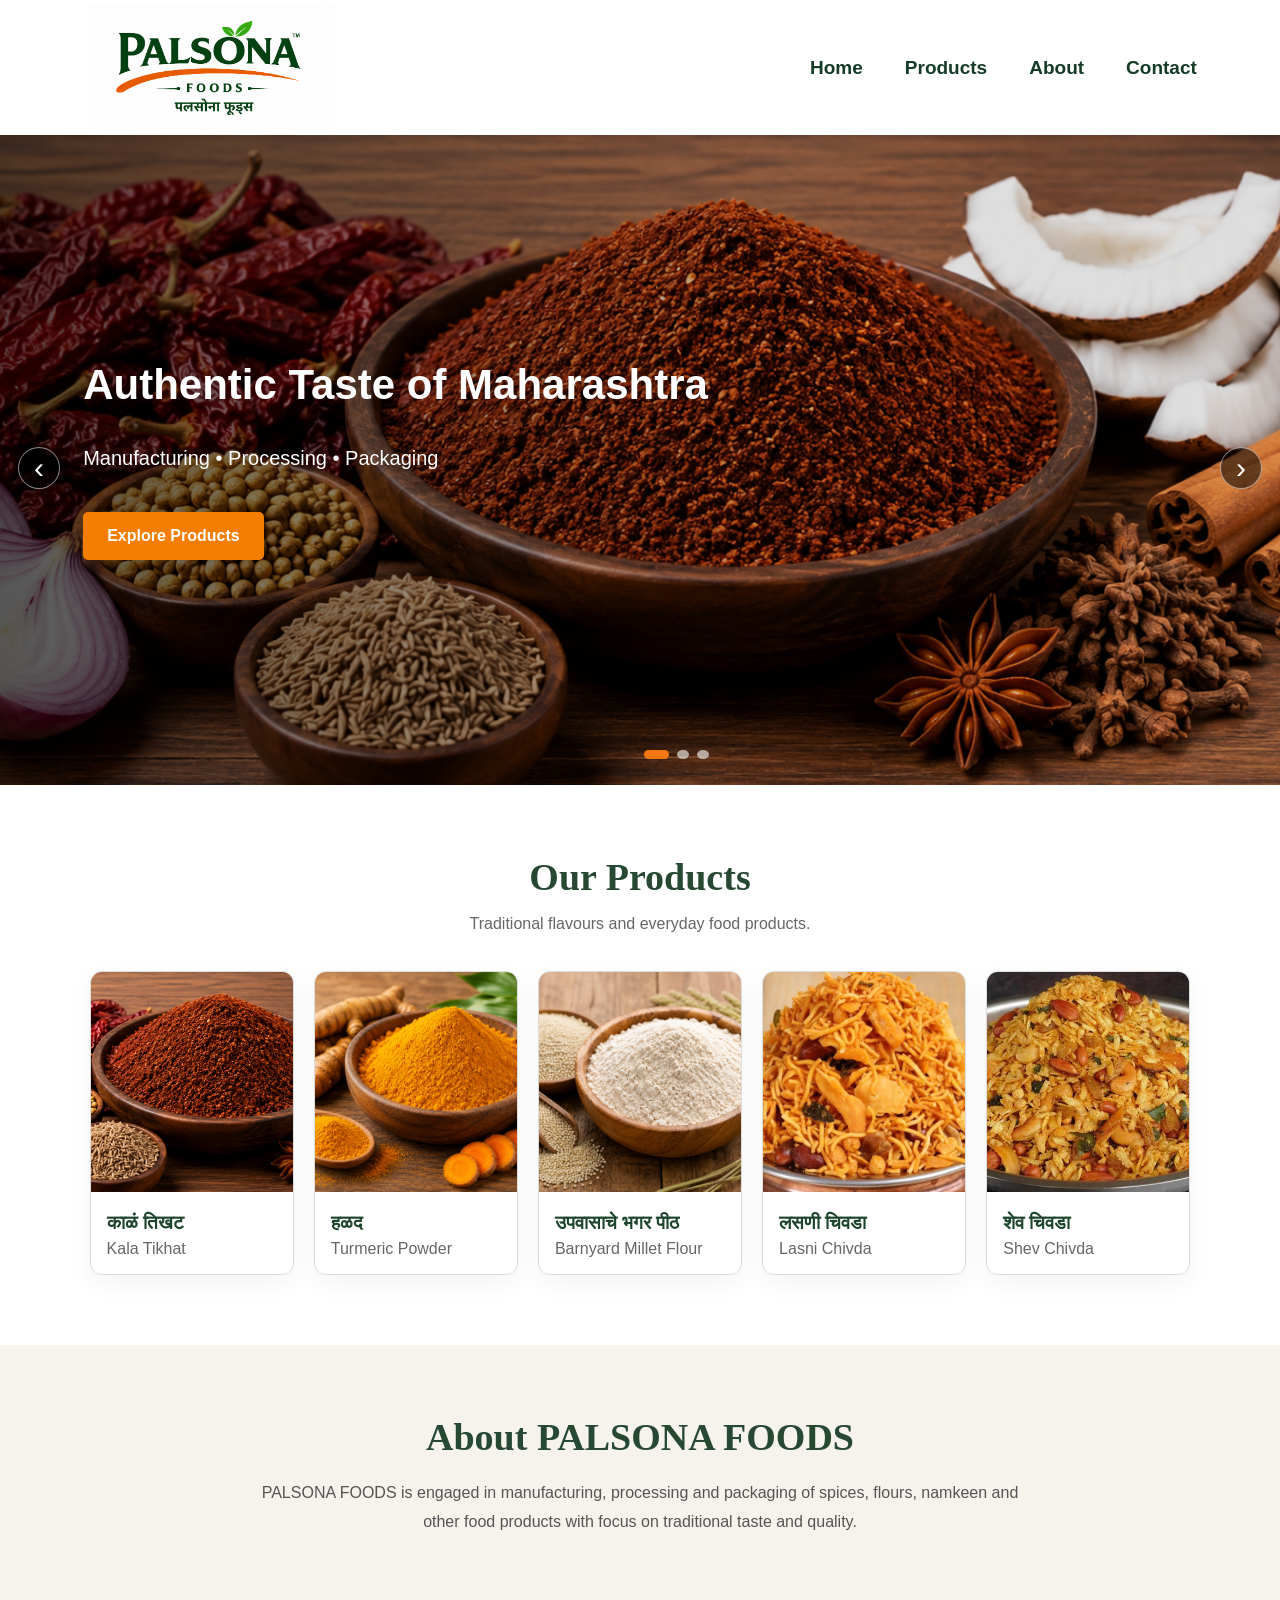
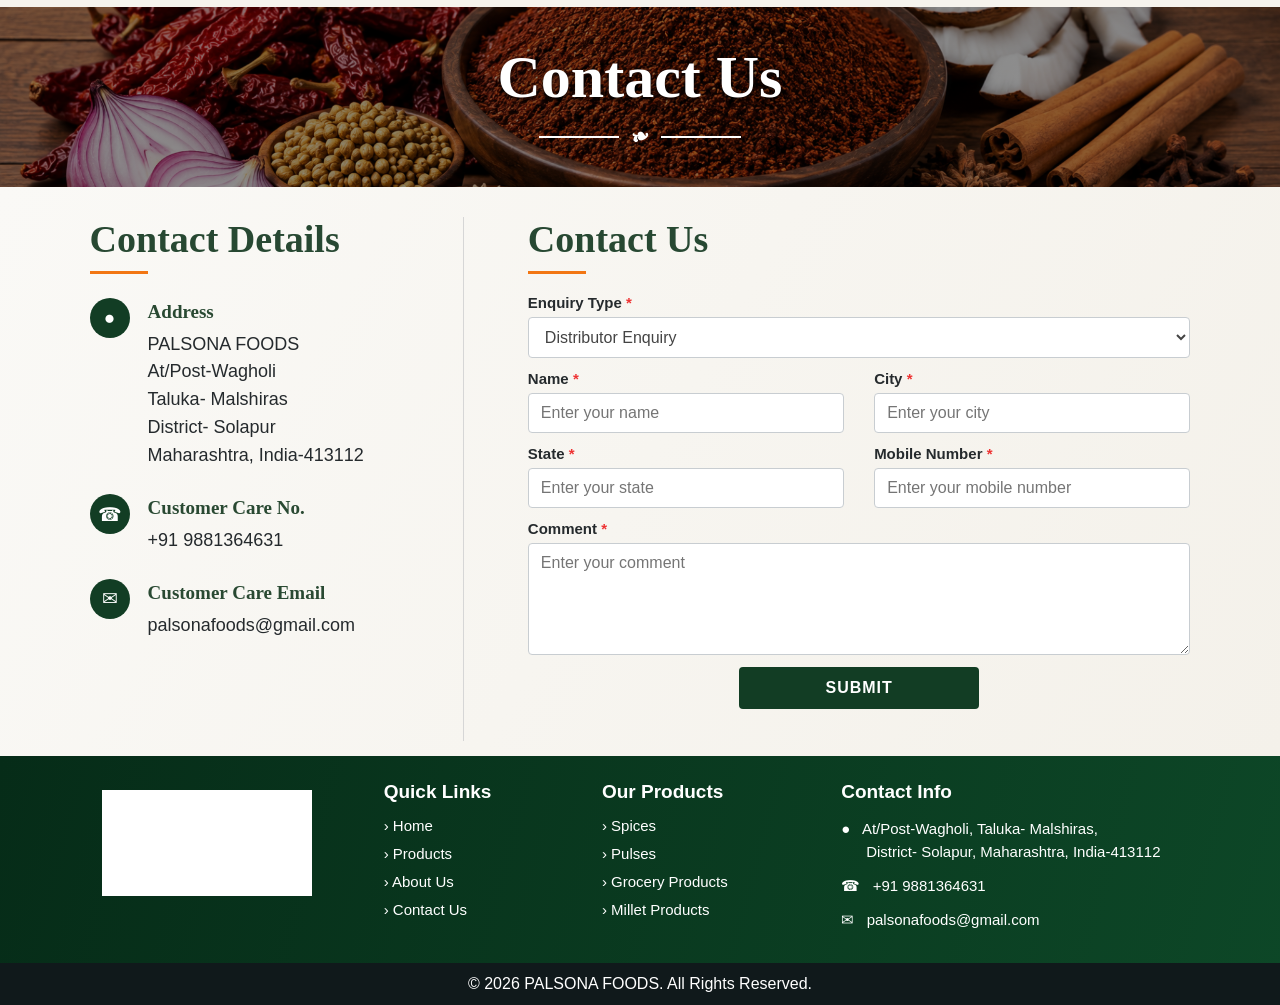
==== index.html @ 548f0189 "Updated design theme" ====
<!doctype html>
<html lang="en">
<head>
<meta charset="utf-8">
<meta name="viewport" content="width=device-width, initial-scale=1">
<meta name="description" content="PALSONA FOODS - Manufacturing, Processing and Packaging of authentic Indian food products.">
<title>PALSONA FOODS</title>
<link rel="stylesheet" href="styles.css">
</head>
<body>
<header class="site-header">
  <a class="brand" href="#home"><img src="assets/palsona-logo.png" alt="PALSONA FOODS"></a>
  <button id="menu" aria-label="Open menu">☰</button>
  <nav>
    <a href="#home">Home</a><a href="#products">Products</a><a href="#about">About</a><a href="#contact">Contact</a>
  </nav>
</header>

<main id="home">
<section class="hero">
  <div class="slide active" style="background-image:url('assets/kala-tikhat.jpg')"><div class="overlay"><h1>Authentic Taste of Maharashtra</h1><p>Manufacturing • Processing • Packaging</p><a href="#products">Explore Products</a></div></div>
  <div class="slide" style="background-image:url('assets/turmeric.jpg')"><div class="overlay"><h1>Pure Ingredients.<br>Trusted Quality.</h1><p>Carefully selected and hygienically packed.</p><a href="#products">Explore Products</a></div></div>
  <div class="slide" style="background-image:url('assets/lasni-chivda.jpg')"><div class="overlay"><h1>Traditional Taste.<br>Everyday Joy.</h1><p>Discover PALSONA favourites for every kitchen.</p><a href="#products">Explore Products</a></div></div>
  <button class="prev" aria-label="Previous slide">‹</button><button class="next" aria-label="Next slide">›</button><div class="dots"></div>
</section>

<section id="products" class="section products-section">
  <div class="section-title"><h2>Our Products</h2><p>Traditional flavours and everyday food products.</p></div>
  <div class="products">
    <article><img src="assets/kala-tikhat.jpg" alt="Kala Tikhat"><div><h3>काळं तिखट</h3><p>Kala Tikhat</p></div></article>
    <article><img src="assets/turmeric.jpg" alt="Turmeric"><div><h3>हळद</h3><p>Turmeric Powder</p></div></article>
    <article><img src="assets/bhagar-pith.jpg" alt="Bhagar Pith"><div><h3>उपवासाचे भगर पीठ</h3><p>Barnyard Millet Flour</p></div></article>
    <article><img src="assets/lasni-chivda.jpg" alt="Lasni Chivda"><div><h3>लसणी चिवडा</h3><p>Lasni Chivda</p></div></article>
    <article><img src="assets/shev-chivda.jpg" alt="Shev Chivda"><div><h3>शेव चिवडा</h3><p>Shev Chivda</p></div></article>
  </div>
</section>

<section id="about" class="about-section">
  <div class="section-title"><h2>About PALSONA FOODS</h2></div>
  <p>PALSONA FOODS is engaged in manufacturing, processing and packaging of spices, flours, namkeen and other food products with focus on traditional taste and quality.</p>
</section>

<section id="contact" class="contact-page">
  <div class="contact-hero">
    <div class="contact-hero-inner"><h1>Contact Us</h1><div class="hero-decor"><span></span><b>❧</b><span></span></div></div>
  </div>
  <div class="contact-content">
    <aside class="contact-details">
      <h2>Contact Details</h2><div class="orange-line"></div>
      <div class="detail-item"><div class="icon">●</div><div><h3>Address</h3><p>PALSONA FOODS<br>At/Post-Wagholi<br>Taluka- Malshiras<br>District- Solapur<br>Maharashtra, India-413112</p></div></div>
      <div class="detail-item"><div class="icon">☎</div><div><h3>Customer Care No.</h3><p><a href="tel:+919881364631">+91 9881364631</a></p></div></div>
      <div class="detail-item"><div class="icon">✉</div><div><h3>Customer Care Email</h3><p><a href="mailto:palsonafoods@gmail.com">palsonafoods@gmail.com</a></p></div></div>
    </aside>
    <section class="contact-form-wrap">
      <h2>Contact Us</h2><div class="orange-line"></div>
      <form id="form">
        <div class="formgroup"><label for="enquiry">Enquiry Type <em>*</em></label><select id="enquiry" name="enquiryType" required><option>Distributor Enquiry</option><option>Franchise Enquiry</option><option>Customer Feedback</option></select></div>
        <div class="two"><div class="formgroup"><label for="name">Name <em>*</em></label><input id="name" name="name" placeholder="Enter your name" required></div><div class="formgroup"><label for="city">City <em>*</em></label><input id="city" name="city" placeholder="Enter your city" required></div></div>
        <div class="two"><div class="formgroup"><label for="state">State <em>*</em></label><input id="state" name="state" placeholder="Enter your state" required></div><div class="formgroup"><label for="mobile">Mobile Number <em>*</em></label><input id="mobile" name="mobile" type="tel" inputmode="numeric" placeholder="Enter your mobile number" required></div></div>
        <div class="formgroup"><label for="comment">Comment <em>*</em></label><textarea id="comment" name="comment" rows="5" placeholder="Enter your comment" required></textarea></div>
        <button type="submit">SUBMIT</button><p id="note" aria-live="polite"></p>
      </form>
    </section>
  </div>
</section>
</main>

<footer class="site-footer">
  <div class="footer-grid">
    <div class="footer-brand"><img src="assets/palsona-logo.png" alt="PALSONA FOODS"></div>
    <div><h3>Quick Links</h3><a href="#home">› Home</a><a href="#products">› Products</a><a href="#about">› About Us</a><a href="#contact">› Contact Us</a></div>
    <div><h3>Our Products</h3><a href="#products">› Spices</a><a href="#products">› Pulses</a><a href="#products">› Grocery Products</a><a href="#products">› Millet Products</a></div>
    <div><h3>Contact Info</h3><p>● &nbsp; At/Post-Wagholi, Taluka- Malshiras,<br>&nbsp;&nbsp;&nbsp;&nbsp;&nbsp; District- Solapur, Maharashtra, India-413112</p><p>☎ &nbsp; +91 9881364631</p><p>✉ &nbsp; palsonafoods@gmail.com</p></div>
  </div>
  <div class="copyright">© 2026 PALSONA FOODS. All Rights Reserved.</div>
</footer>
<script src="script.js"></script>
</body></html>
---- styles.css ----
:root{--green:#123d24;--green2:#092e1a;--orange:#f27613;--cream:#f7f5f0;--text:#252a2d}*{box-sizing:border-box}html{scroll-behavior:smooth}body{margin:0;font-family:Arial,Helvetica,sans-serif;color:var(--text);background:#fff}.site-header{height:135px;display:flex;align-items:center;justify-content:space-between;padding:0 6.5%;background:#fff;position:sticky;top:0;z-index:50;box-shadow:0 1px 7px #00000018}.brand img{width:260px;height:125px;object-fit:contain;display:block}nav{display:flex;gap:42px;align-items:center}nav a{color:#163c28;text-decoration:none;font-size:19px;font-weight:700;padding:12px 0}nav a:hover{color:var(--green)}#menu{display:none;background:none;border:0;font-size:27px}.hero{height:650px;position:relative;overflow:hidden;background:#222}.slide{position:absolute;inset:0;background-size:cover;background-position:center;opacity:0;transition:opacity .8s}.slide.active{opacity:1}.overlay{height:100%;padding-left:6.5%;display:flex;flex-direction:column;justify-content:center;align-items:flex-start;color:#fff;background:linear-gradient(90deg,#000000a8,#00000020 72%)}.overlay h1{font-size:42px;margin:0 0 18px}.overlay p{font-size:20px}.overlay a{margin-top:22px;background:#f57d00;color:#fff;padding:15px 24px;border-radius:5px;text-decoration:none;font-weight:700}.prev,.next{position:absolute;top:48%;z-index:3;width:42px;height:42px;border:1px solid #fff8;border-radius:50%;background:#0008;color:#fff;font-size:30px}.prev{left:18px}.next{right:18px}.dots{position:absolute;bottom:22px;left:50%;z-index:4}.dot{width:9px;height:9px;border:0;border-radius:50%;margin:4px;background:#fff9}.dot.active{width:25px;border-radius:8px;background:var(--orange)}.section{padding:70px 7%}.section-title{text-align:center}.section-title h2,.about-section h2,.contact-details h2,.contact-form-wrap h2{font-family:Georgia,serif;color:#274832;font-size:38px;margin:0 0 10px}.section-title p{color:#666}.products{display:grid;grid-template-columns:repeat(5,1fr);gap:20px;margin-top:38px}.products article{border:1px solid #ddd;border-radius:12px;overflow:hidden;background:#fff;box-shadow:0 8px 24px #0000000d}.products img{width:100%;height:220px;object-fit:cover}.products article div{padding:16px}.products h3{margin:0;color:#1d452b}.products p{margin:6px 0 0;color:#666}.about-section{background:#f6f3ed;padding:70px 20%;text-align:center}.about-section p{max-width:850px;margin:20px auto 0;line-height:1.8;color:#555}.contact-hero{height:180px;background-image:linear-gradient(#00000072,#00000072),url('assets/kala-tikhat.jpg');background-size:cover;background-position:center 46%;display:flex;align-items:center;justify-content:center;color:#fff}.contact-hero h1{font-family:Georgia,serif;font-size:60px;margin:0;text-shadow:0 2px 4px #000}.contact-hero-inner{text-align:center}.hero-decor{display:flex;align-items:center;justify-content:center;gap:12px;margin-top:12px}.hero-decor span{display:block;width:80px;height:2px;background:#fff}.hero-decor b{font-size:22px;transform:rotate(-20deg)}.contact-content{background:linear-gradient(120deg,#faf9f6,#f4f1ea);display:grid;grid-template-columns:34% 66%;padding:30px 7% 15px}.contact-details{padding:0 42px 28px 0;border-right:1px solid #d6d6d6}.contact-form-wrap{padding:0 0 20px 64px}.orange-line{height:3px;width:58px;background:var(--orange);margin:9px 0 20px}.detail-item{display:flex;gap:18px;margin:24px 0}.detail-item .icon{width:40px;height:40px;flex:0 0 40px;border-radius:50%;background:var(--green);color:#fff;display:grid;place-items:center;font-size:19px}.detail-item h3{font-family:Georgia,serif;color:#294932;font-size:19px;margin:3px 0 8px}.detail-item p{margin:0;font-size:18px;line-height:1.55}.detail-item a{color:inherit;text-decoration:none}.contact-form-wrap form{display:flex;flex-direction:column;gap:12px}.two{display:grid;grid-template-columns:1fr 1fr;gap:30px}.formgroup{display:flex;flex-direction:column;gap:6px}.formgroup label{font-size:15px;font-weight:700}.formgroup em{color:#e33;font-style:normal}input,select,textarea{font:inherit;font-size:16px;padding:10px 12px;border:1px solid #c8cdd1;border-radius:4px;background:#fff;color:#444}textarea{resize:vertical;min-height:85px}input:focus,select:focus,textarea:focus{outline:none;border-color:#315e41;box-shadow:0 0 0 3px #315e4112}form button{align-self:center;width:240px;background:var(--green);color:#fff;border:0;border-radius:4px;padding:12px 20px;font-weight:800;font-size:16px;letter-spacing:1px;cursor:pointer;margin-top:0}form button:hover{background:#0c2f19}#note{text-align:center;margin:0;color:#17643b}.site-footer{background:linear-gradient(105deg,#062c18,#0d4727);color:#fff}.footer-grid{display:grid;grid-template-columns:1.1fr .8fr .9fr 1.6fr;gap:50px;padding:25px 8% 20px;align-items:start}.footer-brand img{width:210px;height:125px;object-fit:contain;filter:brightness(0) invert(1) grayscale(1) contrast(1.6)}.footer-grid h3{font-size:19px;margin:0 0 14px}.footer-grid a{display:block;color:#fff;text-decoration:none;margin:11px 0;font-size:15px}.footer-grid p{font-size:15px;line-height:1.55;margin:11px 0}.copyright{background:#10191b;text-align:center;padding:12px;font-size:16px}@media(max-width:900px){.site-header{height:105px;padding:0 20px}.brand img{width:190px;height:95px}nav{gap:18px}.products{grid-template-columns:repeat(2,1fr)}.contact-content{grid-template-columns:1fr;padding:30px 5%}.contact-details{border-right:0;border-bottom:1px solid #d6d6d6;padding:0 0 25px}.contact-form-wrap{padding:30px 0 10px}.footer-grid{grid-template-columns:repeat(2,1fr)}}@media(max-width:650px){#menu{display:block}nav{display:none;position:absolute;top:105px;left:0;right:0;background:#fff;box-shadow:0 8px 15px #0002;flex-direction:column;gap:0;padding:10px 25px}nav.open{display:flex}nav a{width:100%;padding:13px 0;border-bottom:1px solid #eee}.hero{height:480px}.overlay{padding:0 30px}.overlay h1{font-size:34px}.contact-hero{height:150px}.contact-hero h1{font-size:45px}.two{grid-template-columns:1fr;gap:12px}.products{grid-template-columns:1fr}.section{padding:50px 6%}.about-section{padding:50px 8%}.footer-grid{grid-template-columns:1fr;padding:30px 9%;gap:25px}.prev,.next{display:none}.footer-brand img{width:190px}}
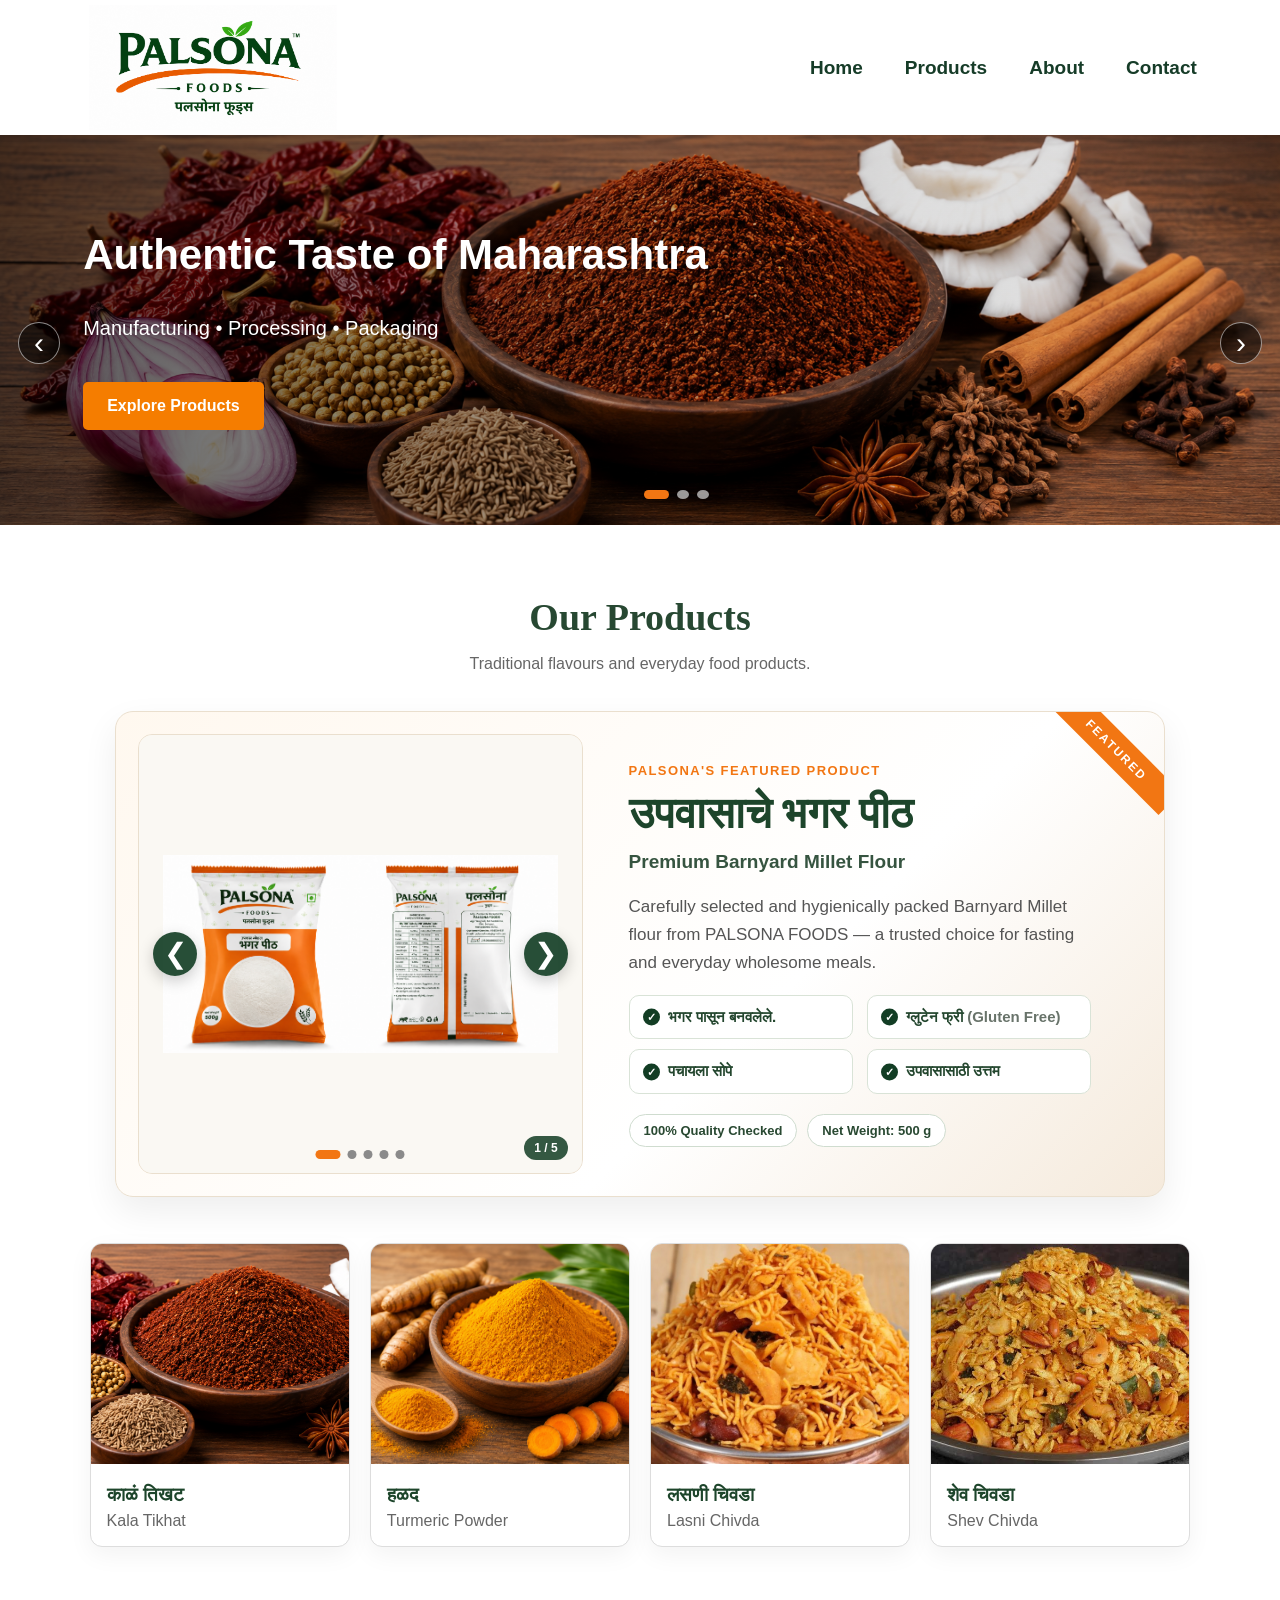
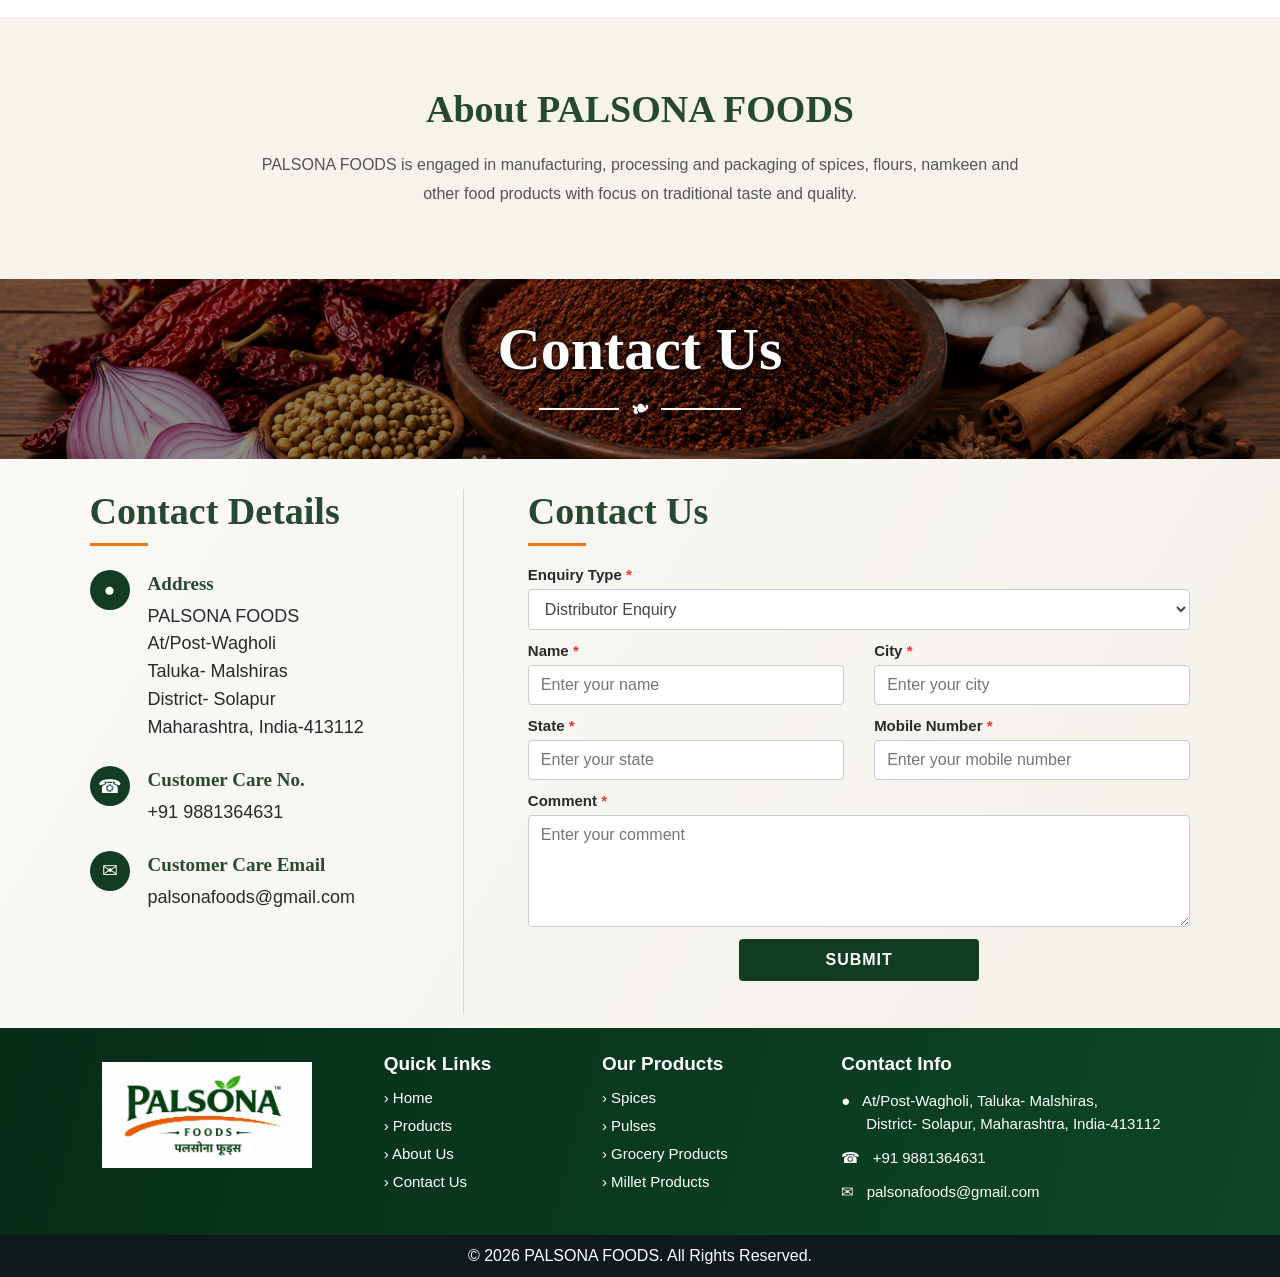
==== commit 2053b6b6: "Update 2" ====
--- a/index.html
+++ b/index.html
@@ -18,7 +18,7 @@
 
 <main id="home">
 <section class="hero">
-  <div class="slide active" style="background-image:url('assets/kala-tikhat.jpg')"><div class="overlay"><h1>Authentic Taste of Maharashtra</h1><p>Manufacturing • Processing • Packaging</p><a href="#products">Explore Products</a></div></div>
+  <div class="slide" style="background-image:url('assets/kala-tikhat.jpg')"><div class="overlay"><h1>Authentic Taste of Maharashtra</h1><p>Manufacturing • Processing • Packaging</p><a href="#products">Explore Products</a></div></div>
   <div class="slide" style="background-image:url('assets/turmeric.jpg')"><div class="overlay"><h1>Pure Ingredients.<br>Trusted Quality.</h1><p>Carefully selected and hygienically packed.</p><a href="#products">Explore Products</a></div></div>
   <div class="slide" style="background-image:url('assets/lasni-chivda.jpg')"><div class="overlay"><h1>Traditional Taste.<br>Everyday Joy.</h1><p>Discover PALSONA favourites for every kitchen.</p><a href="#products">Explore Products</a></div></div>
   <button class="prev" aria-label="Previous slide">‹</button><button class="next" aria-label="Next slide">›</button><div class="dots"></div>
@@ -26,10 +26,37 @@
 
 <section id="products" class="section products-section">
   <div class="section-title"><h2>Our Products</h2><p>Traditional flavours and everyday food products.</p></div>
+
+  <article class="featured-product bhagar-featured">
+    <div class="bhagar-slider" aria-label="Bhagar Pith product image slideshow">
+      <div class="bhagar-slide active"><img src="assets/bhagar-pith-package.png" alt="PALSONA उपवासाचे भगर पीठ product pack"></div>
+      <div class="bhagar-slide"><img src="assets/bhagar-pith-front.jpg" alt="PALSONA Bhagar Pith front pack"></div>
+      <div class="bhagar-slide"><img src="assets/bhagar-pith-back.jpg" alt="PALSONA Bhagar Pith back pack and product information"></div>
+      <div class="bhagar-slide"><img src="assets/bhagar-pith-detailed.png" alt="PALSONA Bhagar Pith detailed product presentation"></div>
+      <div class="bhagar-slide"><img src="assets/bhagar-pith-nutritional-info.jpg" alt="Bhagar Pith nutritional information"></div>
+      <button class="bhagar-prev" type="button" aria-label="Previous Bhagar Pith image">&#10094;</button>
+      <button class="bhagar-next" type="button" aria-label="Next Bhagar Pith image">&#10095;</button>
+      <div class="bhagar-slider-dots" aria-label="Bhagar Pith image navigation"></div>
+      <div class="bhagar-slide-count"><span class="current">1</span> / <span class="total">5</span></div>
+    </div>
+    <div class="featured-copy">
+      <span class="featured-label">PALSONA'S FEATURED PRODUCT</span>
+      <h3>उपवासाचे भगर पीठ</h3>
+      <p class="featured-english">Premium Barnyard Millet Flour</p>
+      <p>Carefully selected and hygienically packed Barnyard Millet flour from PALSONA FOODS — a trusted choice for fasting and everyday wholesome meals.</p>
+      <ul class="bhagar-highlights" aria-label="Bhagar Pith product highlights">
+        <li>भगर पासून बनवलेले.</li>
+        <li>ग्लुटेन फ्री <span>(Gluten Free)</span></li>
+        <li>पचायला सोपे</li>
+        <li>उपवासासाठी उत्तम</li>
+      </ul>
+      <div class="featured-badges"><span>100% Quality Checked</span><span>Net Weight: 500 g</span></div>
+    </div>
+  </article>
+
   <div class="products">
     <article><img src="assets/kala-tikhat.jpg" alt="Kala Tikhat"><div><h3>काळं तिखट</h3><p>Kala Tikhat</p></div></article>
     <article><img src="assets/turmeric.jpg" alt="Turmeric"><div><h3>हळद</h3><p>Turmeric Powder</p></div></article>
-    <article><img src="assets/bhagar-pith.jpg" alt="Bhagar Pith"><div><h3>उपवासाचे भगर पीठ</h3><p>Barnyard Millet Flour</p></div></article>
     <article><img src="assets/lasni-chivda.jpg" alt="Lasni Chivda"><div><h3>लसणी चिवडा</h3><p>Lasni Chivda</p></div></article>
     <article><img src="assets/shev-chivda.jpg" alt="Shev Chivda"><div><h3>शेव चिवडा</h3><p>Shev Chivda</p></div></article>
   </div>
@@ -48,13 +75,13 @@
     <aside class="contact-details">
       <h2>Contact Details</h2><div class="orange-line"></div>
       <div class="detail-item"><div class="icon">●</div><div><h3>Address</h3><p>PALSONA FOODS<br>At/Post-Wagholi<br>Taluka- Malshiras<br>District- Solapur<br>Maharashtra, India-413112</p></div></div>
-      <div class="detail-item"><div class="icon">☎</div><div><h3>Customer Care No.</h3><p><a href="tel:+919881364631">+91 9881364631</a></p></div></div>
-      <div class="detail-item"><div class="icon">✉</div><div><h3>Customer Care Email</h3><p><a href="mailto:palsonafoods@gmail.com">palsonafoods@gmail.com</a></p></div></div>
+      <div class="detail-item"><div class="icon">☎</div><div><h3>Customer Care No.</h3><p>+91 9881364631</p></div></div>
+      <div class="detail-item"><div class="icon">✉</div><div><h3>Customer Care Email</h3><p>palsonafoods@gmail.com</p></div></div>
     </aside>
     <section class="contact-form-wrap">
       <h2>Contact Us</h2><div class="orange-line"></div>
       <form id="form">
-        <div class="formgroup"><label for="enquiry">Enquiry Type <em>*</em></label><select id="enquiry" name="enquiryType" required><option>Distributor Enquiry</option><option>Franchise Enquiry</option><option>Customer Feedback</option></select></div>
+        <div class="formgroup"><label for="enquiry">Enquiry Type <em>*</em></label><select id="enquiry" name="enquiryType" required><option>Distributor Enquiry</option><option>Customer Feedback</option></select></div>
         <div class="two"><div class="formgroup"><label for="name">Name <em>*</em></label><input id="name" name="name" placeholder="Enter your name" required></div><div class="formgroup"><label for="city">City <em>*</em></label><input id="city" name="city" placeholder="Enter your city" required></div></div>
         <div class="two"><div class="formgroup"><label for="state">State <em>*</em></label><input id="state" name="state" placeholder="Enter your state" required></div><div class="formgroup"><label for="mobile">Mobile Number <em>*</em></label><input id="mobile" name="mobile" type="tel" inputmode="numeric" placeholder="Enter your mobile number" required></div></div>
         <div class="formgroup"><label for="comment">Comment <em>*</em></label><textarea id="comment" name="comment" rows="5" placeholder="Enter your comment" required></textarea></div>
--- a/styles.css
+++ b/styles.css
@@ -1 +1,17 @@
-:root{--green:#123d24;--green2:#092e1a;--orange:#f27613;--cream:#f7f5f0;--text:#252a2d}*{box-sizing:border-box}html{scroll-behavior:smooth}body{margin:0;font-family:Arial,Helvetica,sans-serif;color:var(--text);background:#fff}.site-header{height:135px;display:flex;align-items:center;justify-content:space-between;padding:0 6.5%;background:#fff;position:sticky;top:0;z-index:50;box-shadow:0 1px 7px #00000018}.brand img{width:260px;height:125px;object-fit:contain;display:block}nav{display:flex;gap:42px;align-items:center}nav a{color:#163c28;text-decoration:none;font-size:19px;font-weight:700;padding:12px 0}nav a:hover{color:var(--green)}#menu{display:none;background:none;border:0;font-size:27px}.hero{height:650px;position:relative;overflow:hidden;background:#222}.slide{position:absolute;inset:0;background-size:cover;background-position:center;opacity:0;transition:opacity .8s}.slide.active{opacity:1}.overlay{height:100%;padding-left:6.5%;display:flex;flex-direction:column;justify-content:center;align-items:flex-start;color:#fff;background:linear-gradient(90deg,#000000a8,#00000020 72%)}.overlay h1{font-size:42px;margin:0 0 18px}.overlay p{font-size:20px}.overlay a{margin-top:22px;background:#f57d00;color:#fff;padding:15px 24px;border-radius:5px;text-decoration:none;font-weight:700}.prev,.next{position:absolute;top:48%;z-index:3;width:42px;height:42px;border:1px solid #fff8;border-radius:50%;background:#0008;color:#fff;font-size:30px}.prev{left:18px}.next{right:18px}.dots{position:absolute;bottom:22px;left:50%;z-index:4}.dot{width:9px;height:9px;border:0;border-radius:50%;margin:4px;background:#fff9}.dot.active{width:25px;border-radius:8px;background:var(--orange)}.section{padding:70px 7%}.section-title{text-align:center}.section-title h2,.about-section h2,.contact-details h2,.contact-form-wrap h2{font-family:Georgia,serif;color:#274832;font-size:38px;margin:0 0 10px}.section-title p{color:#666}.products{display:grid;grid-template-columns:repeat(5,1fr);gap:20px;margin-top:38px}.products article{border:1px solid #ddd;border-radius:12px;overflow:hidden;background:#fff;box-shadow:0 8px 24px #0000000d}.products img{width:100%;height:220px;object-fit:cover}.products article div{padding:16px}.products h3{margin:0;color:#1d452b}.products p{margin:6px 0 0;color:#666}.about-section{background:#f6f3ed;padding:70px 20%;text-align:center}.about-section p{max-width:850px;margin:20px auto 0;line-height:1.8;color:#555}.contact-hero{height:180px;background-image:linear-gradient(#00000072,#00000072),url('assets/kala-tikhat.jpg');background-size:cover;background-position:center 46%;display:flex;align-items:center;justify-content:center;color:#fff}.contact-hero h1{font-family:Georgia,serif;font-size:60px;margin:0;text-shadow:0 2px 4px #000}.contact-hero-inner{text-align:center}.hero-decor{display:flex;align-items:center;justify-content:center;gap:12px;margin-top:12px}.hero-decor span{display:block;width:80px;height:2px;background:#fff}.hero-decor b{font-size:22px;transform:rotate(-20deg)}.contact-content{background:linear-gradient(120deg,#faf9f6,#f4f1ea);display:grid;grid-template-columns:34% 66%;padding:30px 7% 15px}.contact-details{padding:0 42px 28px 0;border-right:1px solid #d6d6d6}.contact-form-wrap{padding:0 0 20px 64px}.orange-line{height:3px;width:58px;background:var(--orange);margin:9px 0 20px}.detail-item{display:flex;gap:18px;margin:24px 0}.detail-item .icon{width:40px;height:40px;flex:0 0 40px;border-radius:50%;background:var(--green);color:#fff;display:grid;place-items:center;font-size:19px}.detail-item h3{font-family:Georgia,serif;color:#294932;font-size:19px;margin:3px 0 8px}.detail-item p{margin:0;font-size:18px;line-height:1.55}.detail-item a{color:inherit;text-decoration:none}.contact-form-wrap form{display:flex;flex-direction:column;gap:12px}.two{display:grid;grid-template-columns:1fr 1fr;gap:30px}.formgroup{display:flex;flex-direction:column;gap:6px}.formgroup label{font-size:15px;font-weight:700}.formgroup em{color:#e33;font-style:normal}input,select,textarea{font:inherit;font-size:16px;padding:10px 12px;border:1px solid #c8cdd1;border-radius:4px;background:#fff;color:#444}textarea{resize:vertical;min-height:85px}input:focus,select:focus,textarea:focus{outline:none;border-color:#315e41;box-shadow:0 0 0 3px #315e4112}form button{align-self:center;width:240px;background:var(--green);color:#fff;border:0;border-radius:4px;padding:12px 20px;font-weight:800;font-size:16px;letter-spacing:1px;cursor:pointer;margin-top:0}form button:hover{background:#0c2f19}#note{text-align:center;margin:0;color:#17643b}.site-footer{background:linear-gradient(105deg,#062c18,#0d4727);color:#fff}.footer-grid{display:grid;grid-template-columns:1.1fr .8fr .9fr 1.6fr;gap:50px;padding:25px 8% 20px;align-items:start}.footer-brand img{width:210px;height:125px;object-fit:contain;filter:brightness(0) invert(1) grayscale(1) contrast(1.6)}.footer-grid h3{font-size:19px;margin:0 0 14px}.footer-grid a{display:block;color:#fff;text-decoration:none;margin:11px 0;font-size:15px}.footer-grid p{font-size:15px;line-height:1.55;margin:11px 0}.copyright{background:#10191b;text-align:center;padding:12px;font-size:16px}@media(max-width:900px){.site-header{height:105px;padding:0 20px}.brand img{width:190px;height:95px}nav{gap:18px}.products{grid-template-columns:repeat(2,1fr)}.contact-content{grid-template-columns:1fr;padding:30px 5%}.contact-details{border-right:0;border-bottom:1px solid #d6d6d6;padding:0 0 25px}.contact-form-wrap{padding:30px 0 10px}.footer-grid{grid-template-columns:repeat(2,1fr)}}@media(max-width:650px){#menu{display:block}nav{display:none;position:absolute;top:105px;left:0;right:0;background:#fff;box-shadow:0 8px 15px #0002;flex-direction:column;gap:0;padding:10px 25px}nav.open{display:flex}nav a{width:100%;padding:13px 0;border-bottom:1px solid #eee}.hero{height:480px}.overlay{padding:0 30px}.overlay h1{font-size:34px}.contact-hero{height:150px}.contact-hero h1{font-size:45px}.two{grid-template-columns:1fr;gap:12px}.products{grid-template-columns:1fr}.section{padding:50px 6%}.about-section{padding:50px 8%}.footer-grid{grid-template-columns:1fr;padding:30px 9%;gap:25px}.prev,.next{display:none}.footer-brand img{width:190px}}
+:root{--green:#123d24;--green2:#092e1a;--orange:#f27613;--cream:#f7f5f0;--text:#252a2d}*{box-sizing:border-box}html{scroll-behavior:smooth}body{margin:0;font-family:Arial,Helvetica,sans-serif;color:var(--text);background:#fff}.site-header{height:135px;display:flex;align-items:center;justify-content:space-between;padding:0 6.5%;background:#fff;position:sticky;top:0;z-index:50;box-shadow:0 1px 7px #00000018}.brand img{width:260px;height:125px;object-fit:contain;display:block}nav{display:flex;gap:42px;align-items:center}nav a{color:#163c28;text-decoration:none;font-size:19px;font-weight:700;padding:12px 0}nav a:hover{color:var(--green)}#menu{display:none;background:none;border:0;font-size:27px}.hero{height:390px;position:relative;overflow:hidden;background:#222}.slide{position:absolute;inset:0;background-size:cover;background-position:center;opacity:0;transition:opacity .8s}.slide.active{opacity:1}.slide.bhagar-hero{background-size:cover;background-position:center 40%}.overlay{height:100%;padding-left:6.5%;display:flex;flex-direction:column;justify-content:center;align-items:flex-start;color:#fff;background:linear-gradient(90deg,#000000a8,#00000020 72%)}.overlay h1{font-size:42px;margin:0 0 18px}.overlay p{font-size:20px}.overlay a{margin-top:22px;background:#f57d00;color:#fff;padding:15px 24px;border-radius:5px;text-decoration:none;font-weight:700}.prev,.next{position:absolute;top:48%;z-index:3;width:42px;height:42px;border:1px solid #fff8;border-radius:50%;background:#0008;color:#fff;font-size:30px}.prev{left:18px}.next{right:18px}.dots{position:absolute;bottom:22px;left:50%;z-index:4}.dot{width:9px;height:9px;border:0;border-radius:50%;margin:4px;background:#fff9}.dot.active{width:25px;border-radius:8px;background:var(--orange)}.section{padding:70px 7%}.section-title{text-align:center}.section-title h2,.about-section h2,.contact-details h2,.contact-form-wrap h2{font-family:Georgia,serif;color:#274832;font-size:38px;margin:0 0 10px}.section-title p{color:#666}.featured-product{max-width:1050px;margin:38px auto 46px;display:grid;grid-template-columns:minmax(330px,45%) 1fr;align-items:center;gap:46px;padding:22px 38px 22px 22px;border:1px solid #eadfce;border-radius:18px;background:linear-gradient(135deg,#fff8ef,#fff 62%,#f5eadc);box-shadow:0 14px 35px #00000012;position:relative;overflow:hidden}.featured-product:after{content:"FEATURED";position:absolute;right:-28px;top:22px;background:var(--orange);color:#fff;font-size:12px;font-weight:800;letter-spacing:2px;padding:9px 36px;transform:rotate(45deg);transform-origin:center}.featured-image{display:flex;align-items:center;justify-content:center;min-height:360px;background:radial-gradient(circle,#fff 35%,#f8eee2 100%);border-radius:14px}.featured-image img{max-width:100%;max-height:420px;width:auto;height:auto;object-fit:contain;display:block}.featured-copy{padding-right:35px}.featured-label{display:inline-block;color:var(--orange);font-size:13px;font-weight:800;letter-spacing:1.4px;margin-bottom:8px}.featured-copy h3{font-family:Georgia,serif;font-size:43px;line-height:1.1;color:#1d452b;margin:4px 0 8px}.featured-copy p{font-size:17px;line-height:1.65;color:#555;margin:0 0 16px}.featured-copy .featured-english{font-weight:700;color:#365440;font-size:19px}.featured-badges{display:flex;flex-wrap:wrap;gap:10px}.featured-badges span{border:1px solid #cfdccf;background:#fff;color:#294932;border-radius:20px;padding:8px 14px;font-size:13px;font-weight:700}.products{display:grid;grid-template-columns:repeat(4,1fr);gap:20px;margin-top:38px}.products article{border:1px solid #ddd;border-radius:12px;overflow:hidden;background:#fff;box-shadow:0 8px 24px #0000000d}.products img{width:100%;height:220px;object-fit:cover}.products article div{padding:16px}.products h3{margin:0;color:#1d452b}.products p{margin:6px 0 0;color:#666}.about-section{background:#f6f3ed;padding:70px 20%;text-align:center}.about-section p{max-width:850px;margin:20px auto 0;line-height:1.8;color:#555}.contact-hero{height:180px;background-image:linear-gradient(#00000072,#00000072),url('assets/kala-tikhat.jpg');background-size:cover;background-position:center 46%;display:flex;align-items:center;justify-content:center;color:#fff}.contact-hero h1{font-family:Georgia,serif;font-size:60px;margin:0;text-shadow:0 2px 4px #000}.contact-hero-inner{text-align:center}.hero-decor{display:flex;align-items:center;justify-content:center;gap:12px;margin-top:12px}.hero-decor span{display:block;width:80px;height:2px;background:#fff}.hero-decor b{font-size:22px;transform:rotate(-20deg)}.contact-content{background:linear-gradient(120deg,#faf9f6,#f4f1ea);display:grid;grid-template-columns:34% 66%;padding:30px 7% 15px}.contact-details{padding:0 42px 28px 0;border-right:1px solid #d6d6d6}.contact-form-wrap{padding:0 0 20px 64px}.orange-line{height:3px;width:58px;background:var(--orange);margin:9px 0 20px}.detail-item{display:flex;gap:18px;margin:24px 0}.detail-item .icon{width:40px;height:40px;flex:0 0 40px;border-radius:50%;background:var(--green);color:#fff;display:grid;place-items:center;font-size:19px}.detail-item h3{font-family:Georgia,serif;color:#294932;font-size:19px;margin:3px 0 8px}.detail-item p{margin:0;font-size:18px;line-height:1.55}.detail-item a{color:inherit;text-decoration:none}.contact-form-wrap form{display:flex;flex-direction:column;gap:12px}.two{display:grid;grid-template-columns:1fr 1fr;gap:30px}.formgroup{display:flex;flex-direction:column;gap:6px}.formgroup label{font-size:15px;font-weight:700}.formgroup em{color:#e33;font-style:normal}input,select,textarea{font:inherit;font-size:16px;padding:10px 12px;border:1px solid #c8cdd1;border-radius:4px;background:#fff;color:#444}textarea{resize:vertical;min-height:85px}input:focus,select:focus,textarea:focus{outline:none;border-color:#315e41;box-shadow:0 0 0 3px #315e4112}form button{align-self:center;width:240px;background:var(--green);color:#fff;border:0;border-radius:4px;padding:12px 20px;font-weight:800;font-size:16px;letter-spacing:1px;cursor:pointer;margin-top:0}form button:hover{background:#0c2f19}#note{text-align:center;margin:0;color:#17643b}.site-footer{background:linear-gradient(105deg,#062c18,#0d4727);color:#fff}.footer-grid{display:grid;grid-template-columns:1.1fr .8fr .9fr 1.6fr;gap:50px;padding:25px 8% 20px;align-items:start}.footer-brand img{width:210px;height:125px;object-fit:contain;display:block;filter:none;background:transparent}.footer-grid h3{font-size:19px;margin:0 0 14px}.footer-grid a{display:block;color:#fff;text-decoration:none;margin:11px 0;font-size:15px}.footer-grid p{font-size:15px;line-height:1.55;margin:11px 0}.copyright{background:#10191b;text-align:center;padding:12px;font-size:16px}@media(max-width:900px){.featured-product{grid-template-columns:1fr;gap:18px;padding:22px}.featured-image{min-height:300px}.featured-image img{max-height:360px}.featured-copy{padding:0 20px 10px}.featured-product:after{right:-30px;top:15px}.site-header{height:105px;padding:0 20px}.brand img{width:190px;height:95px}nav{gap:18px}.products{grid-template-columns:repeat(2,1fr)}.contact-content{grid-template-columns:1fr;padding:30px 5%}.contact-details{border-right:0;border-bottom:1px solid #d6d6d6;padding:0 0 25px}.contact-form-wrap{padding:30px 0 10px}.footer-grid{grid-template-columns:repeat(2,1fr)}}@media(max-width:650px){.featured-product{margin:28px auto 38px;padding:16px}.featured-image{min-height:260px}.featured-image img{max-height:310px}.featured-copy{padding:0 6px}.featured-copy h3{font-size:34px}.featured-copy p{font-size:16px}.featured-badges{flex-direction:column;align-items:flex-start}.products{grid-template-columns:1fr}.site-header{}#menu{display:block}nav{display:none;position:absolute;top:105px;left:0;right:0;background:#fff;box-shadow:0 8px 15px #0002;flex-direction:column;gap:0;padding:10px 25px}nav.open{display:flex}nav a{width:100%;padding:13px 0;border-bottom:1px solid #eee}.hero{height:288px}.overlay{padding:0 30px}.overlay h1{font-size:34px}.contact-hero{height:150px}.contact-hero h1{font-size:45px}.two{grid-template-columns:1fr;gap:12px}.products{grid-template-columns:1fr}.section{padding:50px 6%}.about-section{padding:50px 8%}.footer-grid{grid-template-columns:1fr;padding:30px 9%;gap:25px}.prev,.next{display:none}.footer-brand img{width:190px}}
+
+
+/* Bhagar Pith featured product slideshow */
+.bhagar-featured{grid-template-columns:minmax(330px,45%) 1fr}
+.bhagar-slider{position:relative;min-height:440px;height:100%;border-radius:14px;overflow:hidden;background:radial-gradient(circle,#fff 35%,#f8eee2 100%);border:1px solid #eadfce}
+.bhagar-slide{position:absolute;inset:0;display:flex;align-items:center;justify-content:center;padding:24px;opacity:0;visibility:hidden;transition:opacity .45s ease,visibility .45s ease;background:#faf8f3}
+.bhagar-slide.active{opacity:1;visibility:visible}
+.bhagar-slide img{width:100%;height:100%;max-height:420px;object-fit:contain;display:block}
+.bhagar-prev,.bhagar-next{position:absolute;top:50%;z-index:5;transform:translateY(-50%);width:44px;height:44px;border:0;border-radius:50%;background:#123d24e8;color:#fff;font-size:28px;line-height:1;cursor:pointer;display:grid;place-items:center;box-shadow:0 5px 15px #0003;transition:transform .2s,background .2s}
+.bhagar-prev{left:14px}.bhagar-next{right:14px}.bhagar-prev:hover,.bhagar-next:hover{background:var(--orange);transform:translateY(-50%) scale(1.06)}
+.bhagar-slider-dots{position:absolute;z-index:5;left:50%;bottom:14px;transform:translateX(-50%);display:flex;gap:7px}
+.bhagar-slider-dot{width:9px;height:9px;border:0;border-radius:50%;background:#8a8a8a;cursor:pointer;padding:0}.bhagar-slider-dot.active{width:25px;border-radius:8px;background:var(--orange)}
+.bhagar-slide-count{position:absolute;z-index:5;right:14px;bottom:13px;background:#123d24d9;color:#fff;border-radius:16px;padding:5px 10px;font-size:12px;font-weight:700}
+.bhagar-highlights{list-style:none;margin:18px 0 20px;padding:0;display:grid;grid-template-columns:1fr 1fr;gap:10px 14px}.bhagar-highlights li{position:relative;padding:11px 14px 11px 38px;border:1px solid #d9e3d7;border-radius:10px;background:#fff;color:#23462e;font-weight:700;font-size:15px;line-height:1.35}.bhagar-highlights li:before{content:'✓';position:absolute;left:13px;top:50%;transform:translateY(-50%);width:17px;height:17px;border-radius:50%;background:var(--green);color:#fff;display:grid;place-items:center;font-size:11px}.bhagar-highlights li span{font-weight:600;color:#68736a}
+@media(max-width:900px){.bhagar-slider{min-height:420px}.bhagar-highlights{grid-template-columns:1fr}}
+@media(max-width:650px){.bhagar-slider{min-height:390px}.bhagar-slide{padding:18px}.bhagar-slide img{max-height:360px}.bhagar-prev,.bhagar-next{display:grid;width:38px;height:38px;font-size:24px}.bhagar-highlights li{font-size:14px}.bhagar-slider-dots{bottom:11px}.bhagar-slide-count{bottom:10px;right:10px}}
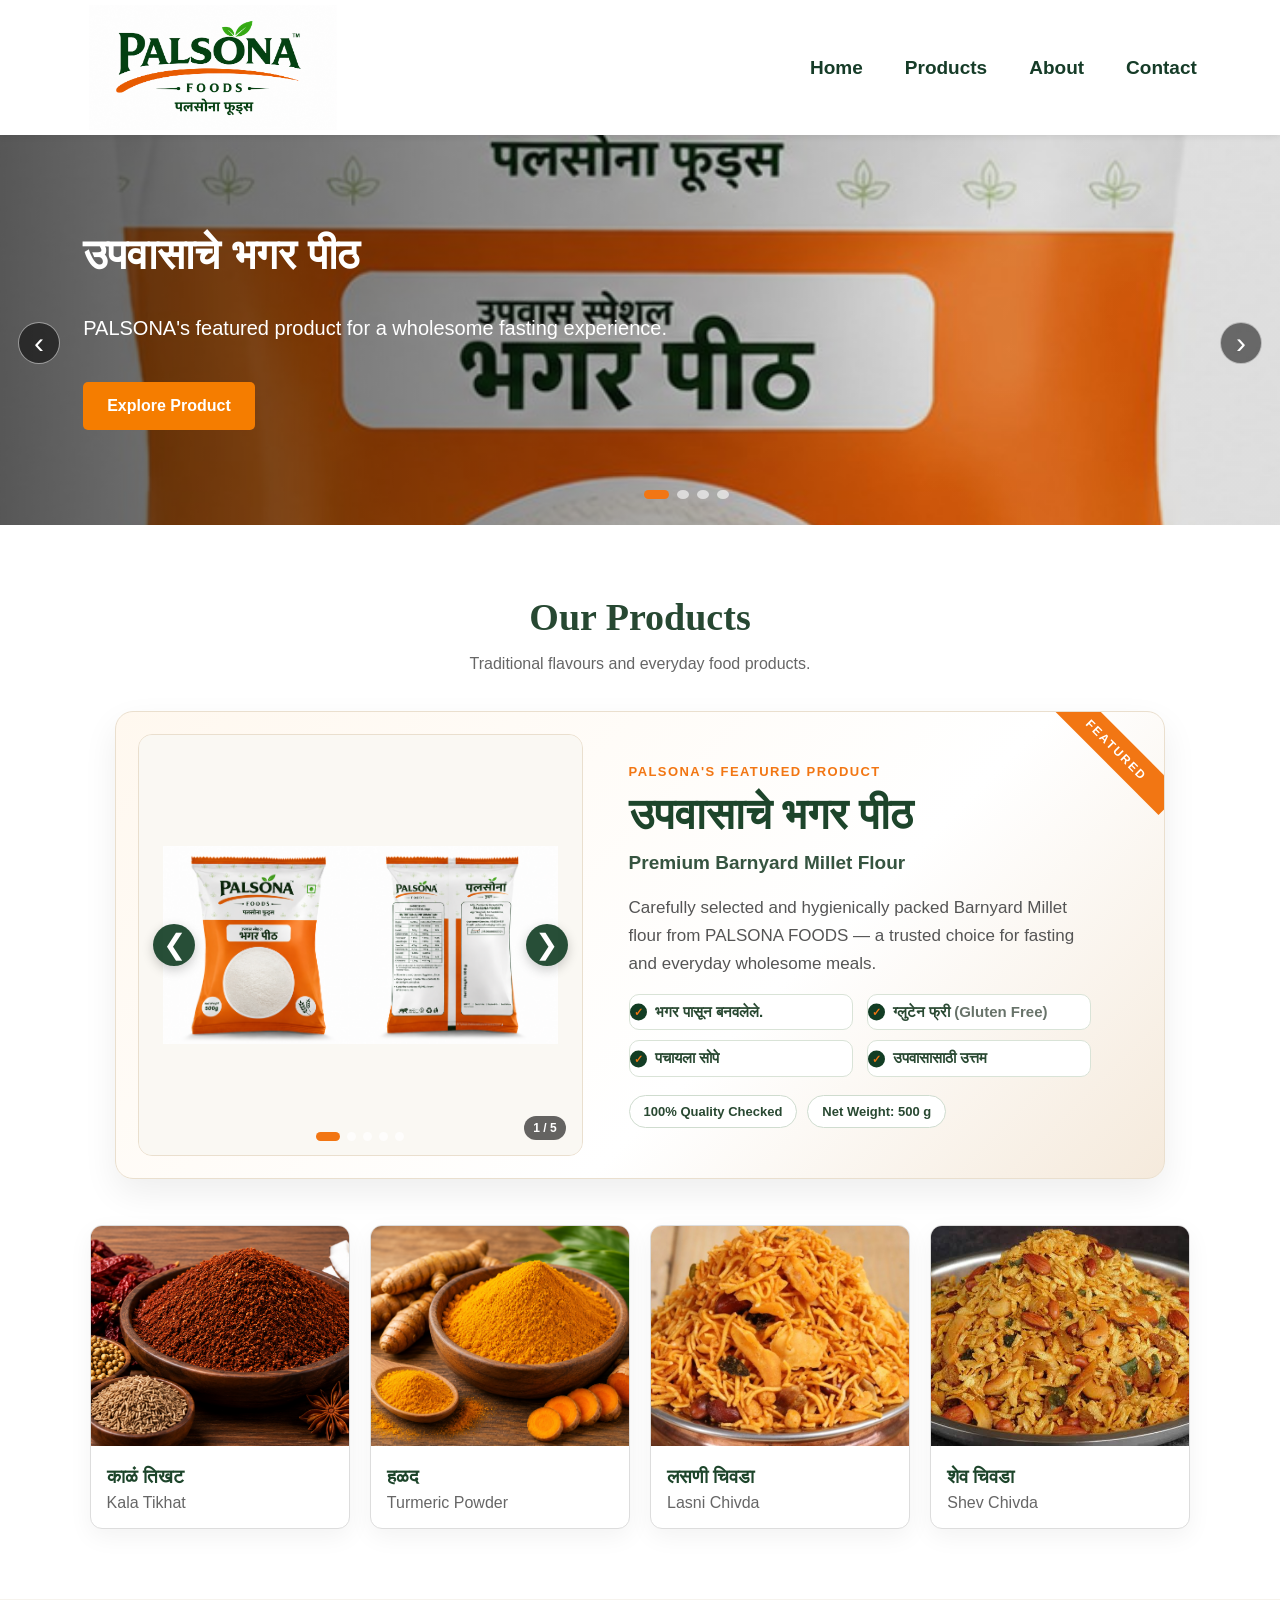
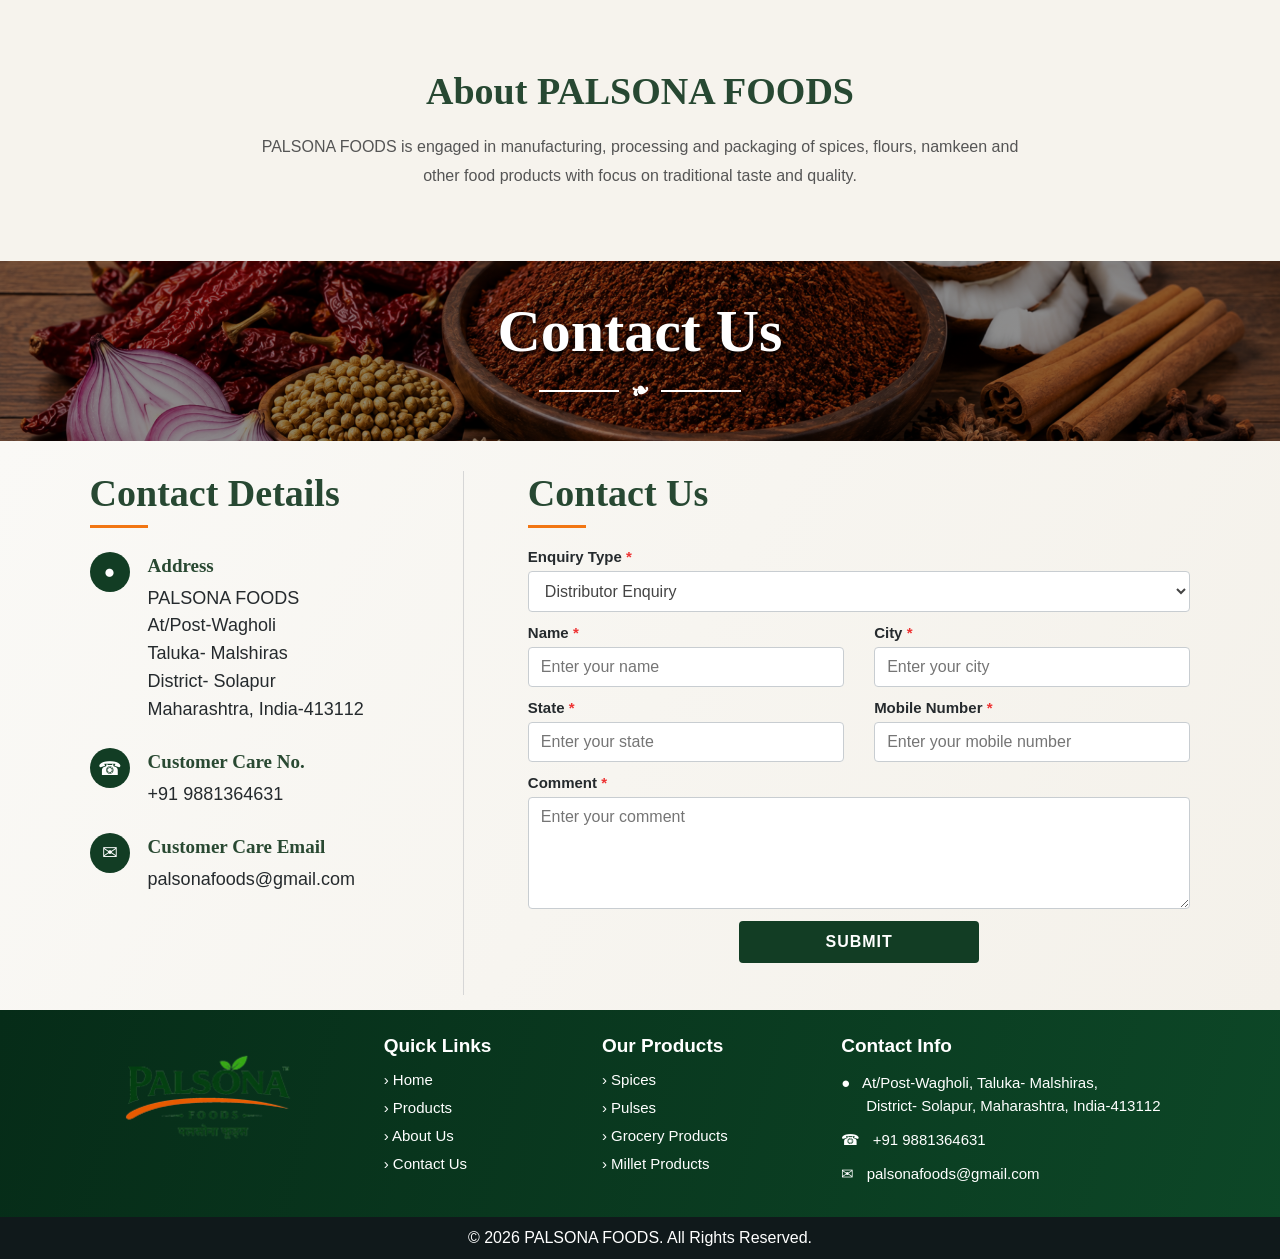
==== commit 7c56b53d: "Update 3" ====
--- a/index.html
+++ b/index.html
@@ -18,6 +18,7 @@
 
 <main id="home">
 <section class="hero">
+  <div class="slide bhagar-hero" style="background-image:url('assets/bhagarpith/bhagar-pith-front.jpg')"><div class="overlay"><h1>उपवासाचे भगर पीठ</h1><p>PALSONA's featured product for a wholesome fasting experience.</p><a href="#products">Explore Product</a></div></div>
   <div class="slide" style="background-image:url('assets/kala-tikhat.jpg')"><div class="overlay"><h1>Authentic Taste of Maharashtra</h1><p>Manufacturing • Processing • Packaging</p><a href="#products">Explore Products</a></div></div>
   <div class="slide" style="background-image:url('assets/turmeric.jpg')"><div class="overlay"><h1>Pure Ingredients.<br>Trusted Quality.</h1><p>Carefully selected and hygienically packed.</p><a href="#products">Explore Products</a></div></div>
   <div class="slide" style="background-image:url('assets/lasni-chivda.jpg')"><div class="overlay"><h1>Traditional Taste.<br>Everyday Joy.</h1><p>Discover PALSONA favourites for every kitchen.</p><a href="#products">Explore Products</a></div></div>
@@ -29,11 +30,11 @@
 
   <article class="featured-product bhagar-featured">
     <div class="bhagar-slider" aria-label="Bhagar Pith product image slideshow">
-      <div class="bhagar-slide active"><img src="assets/bhagar-pith-package.png" alt="PALSONA उपवासाचे भगर पीठ product pack"></div>
-      <div class="bhagar-slide"><img src="assets/bhagar-pith-front.jpg" alt="PALSONA Bhagar Pith front pack"></div>
-      <div class="bhagar-slide"><img src="assets/bhagar-pith-back.jpg" alt="PALSONA Bhagar Pith back pack and product information"></div>
-      <div class="bhagar-slide"><img src="assets/bhagar-pith-detailed.png" alt="PALSONA Bhagar Pith detailed product presentation"></div>
-      <div class="bhagar-slide"><img src="assets/bhagar-pith-nutritional-info.jpg" alt="Bhagar Pith nutritional information"></div>
+      <div class="bhagar-slide active"><img src="assets/bhagarpith/bhagar-pith-package.png" alt="PALSONA उपवासाचे भगर पीठ product pack"></div>
+      <div class="bhagar-slide"><img src="assets/bhagarpith/bhagar-pith-front.jpg" alt="PALSONA Bhagar Pith front pack"></div>
+      <div class="bhagar-slide"><img src="assets/bhagarpith/bhagar-pith-back.jpg" alt="PALSONA Bhagar Pith back pack and product information"></div>
+      <div class="bhagar-slide"><img src="assets/bhagarpith/bhagar-pith-detailed.png" alt="PALSONA Bhagar Pith detailed product presentation"></div>
+      <div class="bhagar-slide"><img src="assets/bhagarpith/bhagar-pith-nutritional-info.jpg" alt="Bhagar Pith nutritional information"></div>
       <button class="bhagar-prev" type="button" aria-label="Previous Bhagar Pith image">&#10094;</button>
       <button class="bhagar-next" type="button" aria-label="Next Bhagar Pith image">&#10095;</button>
       <div class="bhagar-slider-dots" aria-label="Bhagar Pith image navigation"></div>
@@ -94,7 +95,7 @@
 
 <footer class="site-footer">
   <div class="footer-grid">
-    <div class="footer-brand"><img src="assets/palsona-logo.png" alt="PALSONA FOODS"></div>
+    <div class="footer-brand"><img src="assets/palsona-logo-footer.png" alt="PALSONA FOODS"></div>
     <div><h3>Quick Links</h3><a href="#home">› Home</a><a href="#products">› Products</a><a href="#about">› About Us</a><a href="#contact">› Contact Us</a></div>
     <div><h3>Our Products</h3><a href="#products">› Spices</a><a href="#products">› Pulses</a><a href="#products">› Grocery Products</a><a href="#products">› Millet Products</a></div>
     <div><h3>Contact Info</h3><p>● &nbsp; At/Post-Wagholi, Taluka- Malshiras,<br>&nbsp;&nbsp;&nbsp;&nbsp;&nbsp; District- Solapur, Maharashtra, India-413112</p><p>☎ &nbsp; +91 9881364631</p><p>✉ &nbsp; palsonafoods@gmail.com</p></div>
--- a/styles.css
+++ b/styles.css
@@ -15,3 +15,19 @@
 .bhagar-highlights{list-style:none;margin:18px 0 20px;padding:0;display:grid;grid-template-columns:1fr 1fr;gap:10px 14px}.bhagar-highlights li{position:relative;padding:11px 14px 11px 38px;border:1px solid #d9e3d7;border-radius:10px;background:#fff;color:#23462e;font-weight:700;font-size:15px;line-height:1.35}.bhagar-highlights li:before{content:'✓';position:absolute;left:13px;top:50%;transform:translateY(-50%);width:17px;height:17px;border-radius:50%;background:var(--green);color:#fff;display:grid;place-items:center;font-size:11px}.bhagar-highlights li span{font-weight:600;color:#68736a}
 @media(max-width:900px){.bhagar-slider{min-height:420px}.bhagar-highlights{grid-template-columns:1fr}}
 @media(max-width:650px){.bhagar-slider{min-height:390px}.bhagar-slide{padding:18px}.bhagar-slide img{max-height:360px}.bhagar-prev,.bhagar-next{display:grid;width:38px;height:38px;font-size:24px}.bhagar-highlights li{font-size:14px}.bhagar-slider-dots{bottom:11px}.bhagar-slide-count{bottom:10px;right:10px}}
+
+
+/* Bhagar Pith slideshow and layout alignment fixes */
+.bhagar-slider{position:relative;min-height:420px;border-radius:14px;overflow:hidden;background:radial-gradient(circle,#fff 35%,#f8eee2 100%);display:flex;align-items:center;justify-content:center}
+.bhagar-slide{position:absolute;inset:0;display:flex;align-items:center;justify-content:center;opacity:0;pointer-events:none;transition:opacity .45s ease}
+.bhagar-slide.active{position:relative;inset:auto;opacity:1;pointer-events:auto;width:100%;height:100%;min-height:420px}
+.bhagar-slide img{max-width:100%;max-height:420px;width:auto;height:auto;object-fit:contain;display:block}
+.bhagar-prev,.bhagar-next{position:absolute;top:50%;transform:translateY(-50%);z-index:5;width:42px;height:42px;border:0;border-radius:50%;background:#123d24e8;color:#fff;font-size:28px;line-height:1;cursor:pointer;box-shadow:0 4px 12px #0003}
+.bhagar-prev{left:14px}.bhagar-next{right:14px}
+.bhagar-slider-dots{position:absolute;left:50%;bottom:14px;transform:translateX(-50%);z-index:5;display:flex;gap:7px}
+.bhagar-slider-dot{width:9px;height:9px;padding:0;border:0;border-radius:50%;background:#ffffffb8;cursor:pointer}.bhagar-slider-dot.active{width:24px;border-radius:8px;background:var(--orange)}
+.bhagar-slide-count{position:absolute;right:16px;bottom:15px;z-index:5;padding:5px 9px;border-radius:12px;background:#0009;color:#fff;font-size:12px}
+.bhagar-highlights{margin:14px 0 18px;padding:0;list-style:none}.bhagar-highlights li{position:relative;padding:7px 0 7px 25px;color:#294932;font-weight:700}.bhagar-highlights li:before{content:"✓";position:absolute;left:0;color:var(--orange);font-weight:900}.bhagar-highlights span{font-weight:600;color:#555}
+.footer-brand img{width:220px;height:125px;object-fit:contain;background:transparent;filter:none}
+@media(max-width:900px){.bhagar-slider{min-height:360px}.bhagar-slide.active{min-height:360px}.bhagar-slide img{max-height:360px}}
+@media(max-width:650px){.bhagar-slider{min-height:310px}.bhagar-slide.active{min-height:310px}.bhagar-slide img{max-height:310px}.bhagar-prev,.bhagar-next{display:grid;place-items:center;width:36px;height:36px}.footer-brand img{width:190px;height:auto}}
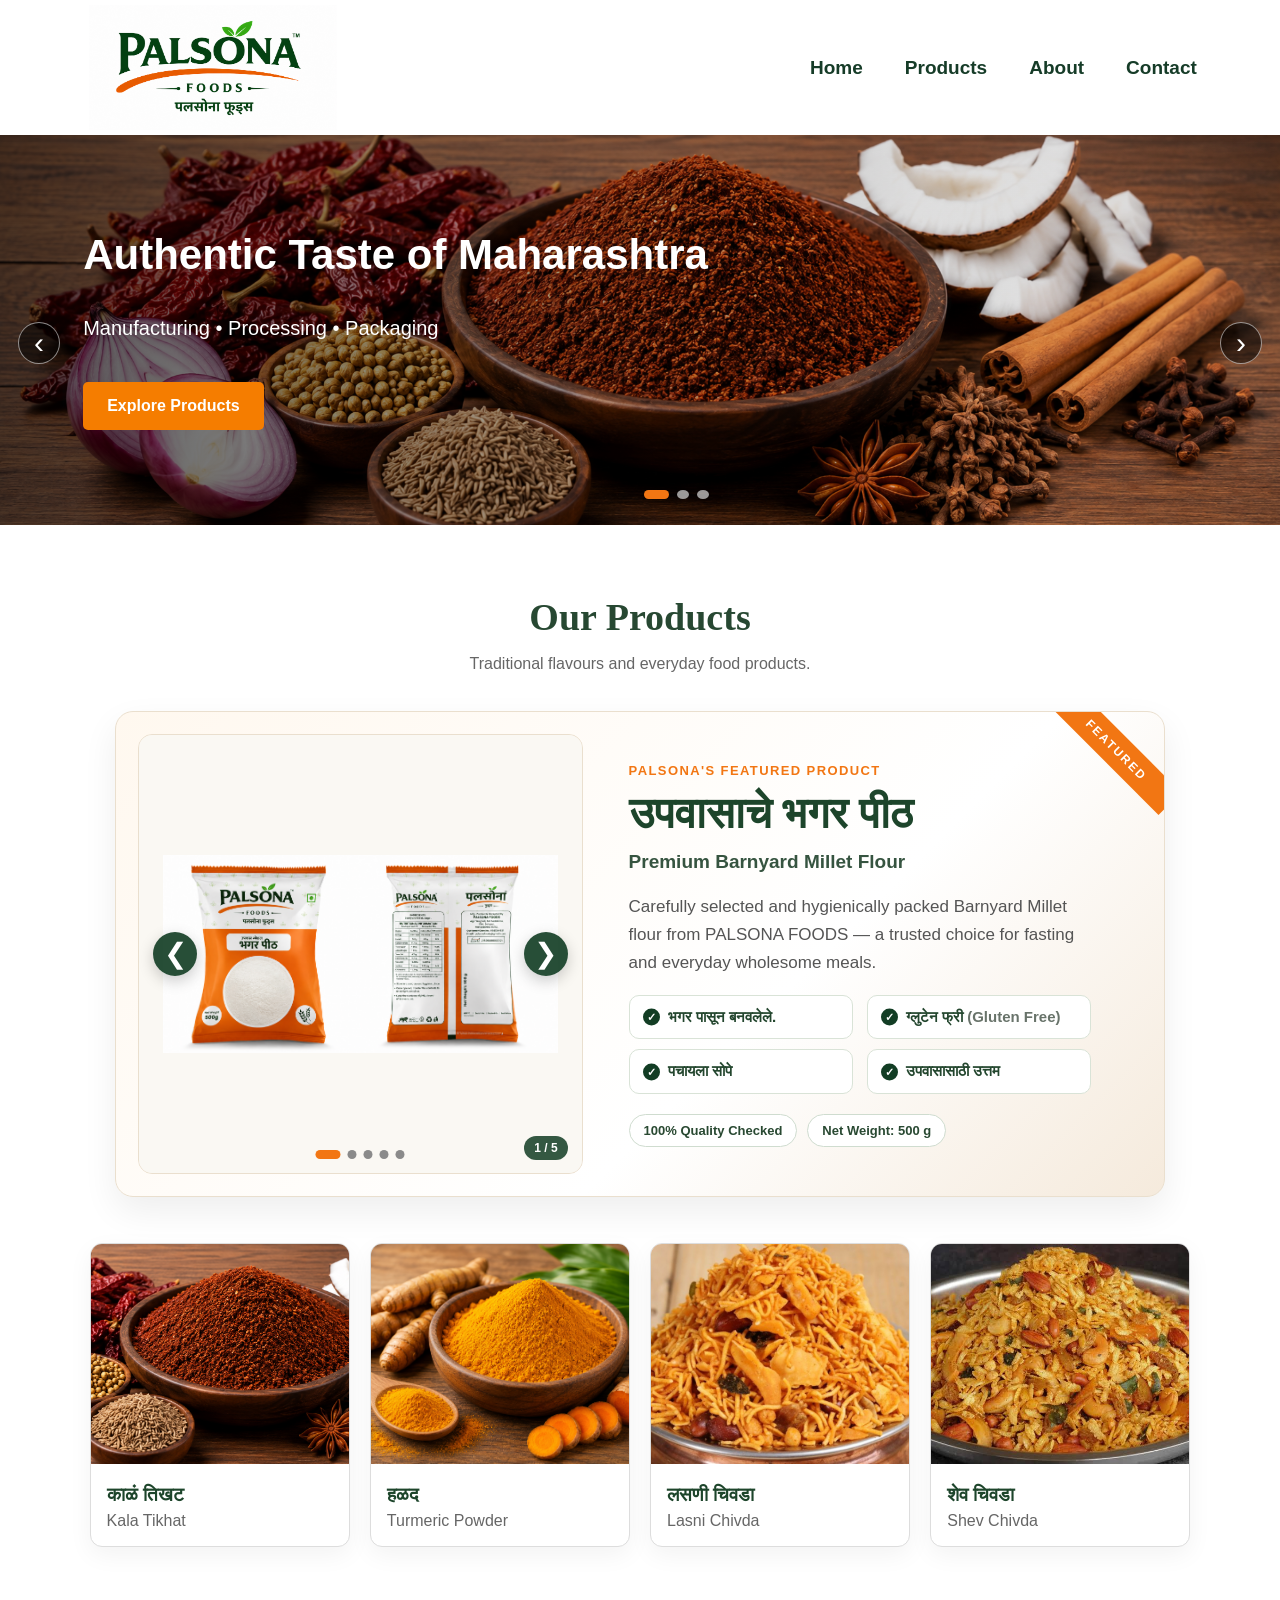
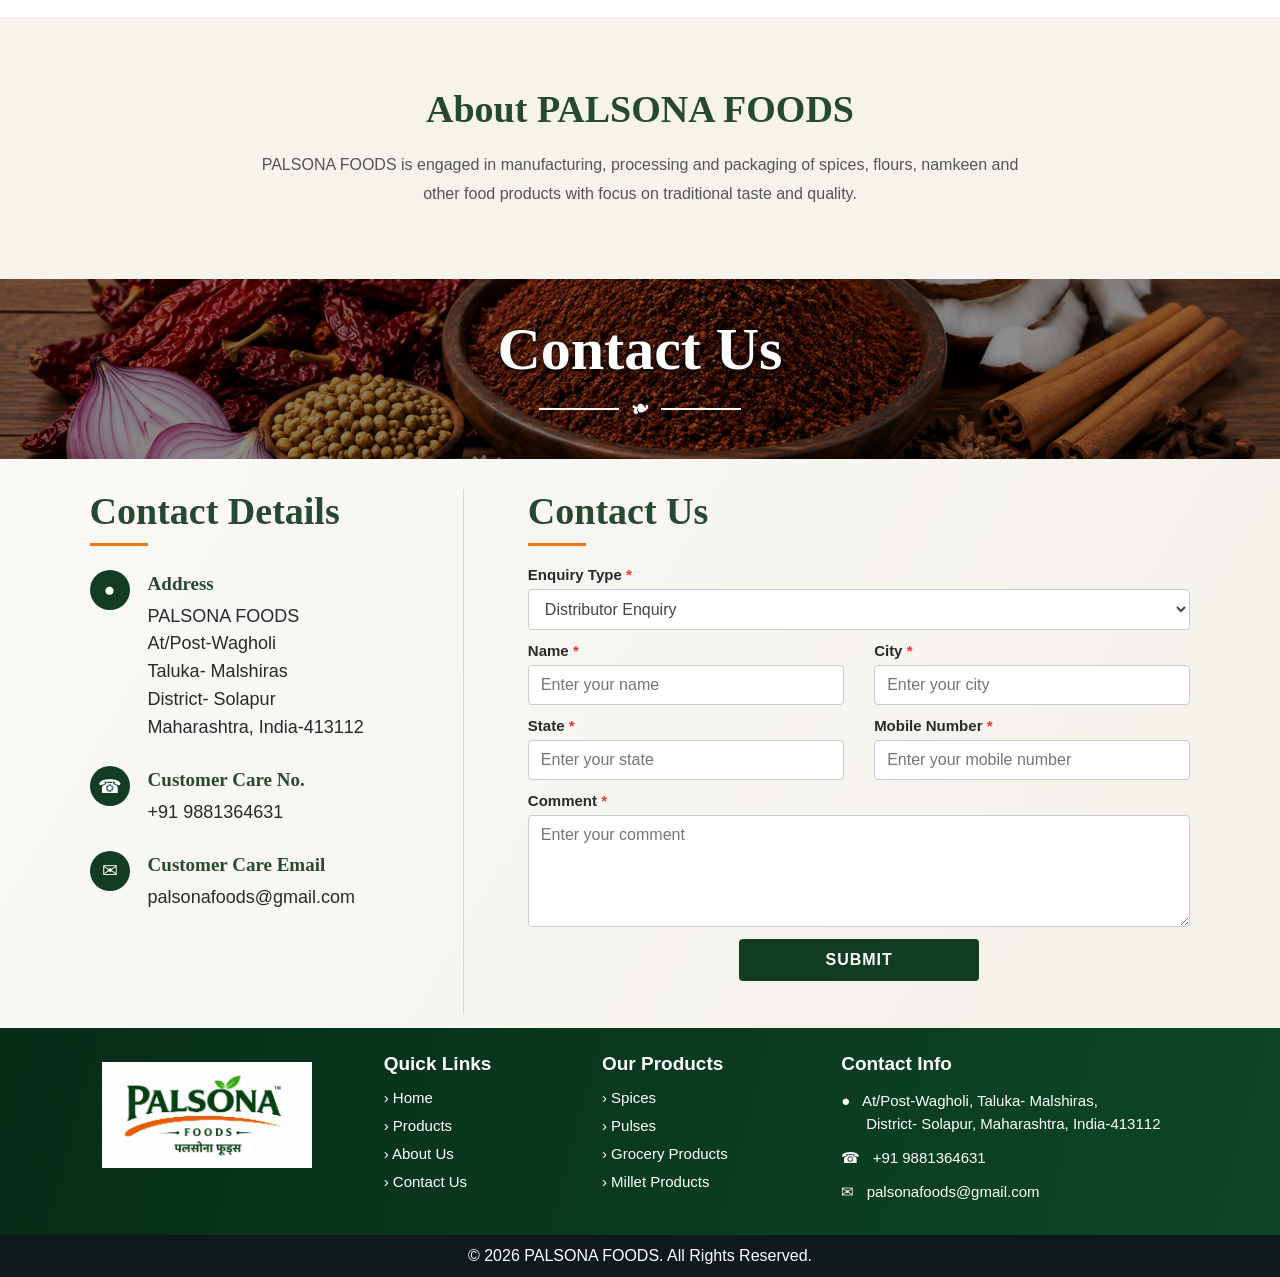
==== commit d03e690e: "Update 3" ====
--- a/index.html
+++ b/index.html
@@ -18,7 +18,6 @@
 
 <main id="home">
 <section class="hero">
-  <div class="slide bhagar-hero" style="background-image:url('assets/bhagarpith/bhagar-pith-front.jpg')"><div class="overlay"><h1>उपवासाचे भगर पीठ</h1><p>PALSONA's featured product for a wholesome fasting experience.</p><a href="#products">Explore Product</a></div></div>
   <div class="slide" style="background-image:url('assets/kala-tikhat.jpg')"><div class="overlay"><h1>Authentic Taste of Maharashtra</h1><p>Manufacturing • Processing • Packaging</p><a href="#products">Explore Products</a></div></div>
   <div class="slide" style="background-image:url('assets/turmeric.jpg')"><div class="overlay"><h1>Pure Ingredients.<br>Trusted Quality.</h1><p>Carefully selected and hygienically packed.</p><a href="#products">Explore Products</a></div></div>
   <div class="slide" style="background-image:url('assets/lasni-chivda.jpg')"><div class="overlay"><h1>Traditional Taste.<br>Everyday Joy.</h1><p>Discover PALSONA favourites for every kitchen.</p><a href="#products">Explore Products</a></div></div>
@@ -95,7 +94,7 @@
 
 <footer class="site-footer">
   <div class="footer-grid">
-    <div class="footer-brand"><img src="assets/palsona-logo-footer.png" alt="PALSONA FOODS"></div>
+    <div class="footer-brand"><img src="assets/palsona-logo.png" alt="PALSONA FOODS"></div>
     <div><h3>Quick Links</h3><a href="#home">› Home</a><a href="#products">› Products</a><a href="#about">› About Us</a><a href="#contact">› Contact Us</a></div>
     <div><h3>Our Products</h3><a href="#products">› Spices</a><a href="#products">› Pulses</a><a href="#products">› Grocery Products</a><a href="#products">› Millet Products</a></div>
     <div><h3>Contact Info</h3><p>● &nbsp; At/Post-Wagholi, Taluka- Malshiras,<br>&nbsp;&nbsp;&nbsp;&nbsp;&nbsp; District- Solapur, Maharashtra, India-413112</p><p>☎ &nbsp; +91 9881364631</p><p>✉ &nbsp; palsonafoods@gmail.com</p></div>
--- a/styles.css
+++ b/styles.css
@@ -16,18 +16,138 @@
 @media(max-width:900px){.bhagar-slider{min-height:420px}.bhagar-highlights{grid-template-columns:1fr}}
 @media(max-width:650px){.bhagar-slider{min-height:390px}.bhagar-slide{padding:18px}.bhagar-slide img{max-height:360px}.bhagar-prev,.bhagar-next{display:grid;width:38px;height:38px;font-size:24px}.bhagar-highlights li{font-size:14px}.bhagar-slider-dots{bottom:11px}.bhagar-slide-count{bottom:10px;right:10px}}
 
+/* Mobile layout fix for the featured Bhagar Pith product */
+@media (max-width: 650px) {
+  .featured-product.bhagar-featured {
+    display: block;
+    width: calc(100% - 24px);
+    max-width: none;
+    margin: 24px 12px 34px;
+    padding: 14px;
+    overflow: visible;
+  }
 
-/* Bhagar Pith slideshow and layout alignment fixes */
-.bhagar-slider{position:relative;min-height:420px;border-radius:14px;overflow:hidden;background:radial-gradient(circle,#fff 35%,#f8eee2 100%);display:flex;align-items:center;justify-content:center}
-.bhagar-slide{position:absolute;inset:0;display:flex;align-items:center;justify-content:center;opacity:0;pointer-events:none;transition:opacity .45s ease}
-.bhagar-slide.active{position:relative;inset:auto;opacity:1;pointer-events:auto;width:100%;height:100%;min-height:420px}
-.bhagar-slide img{max-width:100%;max-height:420px;width:auto;height:auto;object-fit:contain;display:block}
-.bhagar-prev,.bhagar-next{position:absolute;top:50%;transform:translateY(-50%);z-index:5;width:42px;height:42px;border:0;border-radius:50%;background:#123d24e8;color:#fff;font-size:28px;line-height:1;cursor:pointer;box-shadow:0 4px 12px #0003}
-.bhagar-prev{left:14px}.bhagar-next{right:14px}
-.bhagar-slider-dots{position:absolute;left:50%;bottom:14px;transform:translateX(-50%);z-index:5;display:flex;gap:7px}
-.bhagar-slider-dot{width:9px;height:9px;padding:0;border:0;border-radius:50%;background:#ffffffb8;cursor:pointer}.bhagar-slider-dot.active{width:24px;border-radius:8px;background:var(--orange)}
-.bhagar-slide-count{position:absolute;right:16px;bottom:15px;z-index:5;padding:5px 9px;border-radius:12px;background:#0009;color:#fff;font-size:12px}
-.bhagar-highlights{margin:14px 0 18px;padding:0;list-style:none}.bhagar-highlights li{position:relative;padding:7px 0 7px 25px;color:#294932;font-weight:700}.bhagar-highlights li:before{content:"✓";position:absolute;left:0;color:var(--orange);font-weight:900}.bhagar-highlights span{font-weight:600;color:#555}
-.footer-brand img{width:220px;height:125px;object-fit:contain;background:transparent;filter:none}
-@media(max-width:900px){.bhagar-slider{min-height:360px}.bhagar-slide.active{min-height:360px}.bhagar-slide img{max-height:360px}}
-@media(max-width:650px){.bhagar-slider{min-height:310px}.bhagar-slide.active{min-height:310px}.bhagar-slide img{max-height:310px}.bhagar-prev,.bhagar-next{display:grid;place-items:center;width:36px;height:36px}.footer-brand img{width:190px;height:auto}}
+  .featured-product.bhagar-featured:after {
+    top: 16px;
+    right: -32px;
+    z-index: 7;
+  }
+
+  .bhagar-featured .bhagar-slider {
+    width: 100%;
+    height: clamp(330px, 92vw, 430px);
+    min-height: 0;
+    margin: 0 0 20px;
+    overflow: hidden;
+    border-radius: 12px;
+  }
+
+  .bhagar-featured .bhagar-slide {
+    padding: 16px 42px 38px;
+    align-items: center;
+    justify-content: center;
+  }
+
+  .bhagar-featured .bhagar-slide img {
+    width: 100%;
+    height: 100%;
+    max-width: 100%;
+    max-height: 100%;
+    object-fit: contain;
+  }
+
+  .bhagar-featured .bhagar-prev,
+  .bhagar-featured .bhagar-next {
+    display: grid;
+    width: 36px;
+    height: 36px;
+    top: 50%;
+    z-index: 8;
+  }
+
+  .bhagar-featured .bhagar-prev { left: 7px; }
+  .bhagar-featured .bhagar-next { right: 7px; }
+
+  .bhagar-featured .bhagar-slider-dots {
+    bottom: 9px;
+    gap: 5px;
+    z-index: 9;
+  }
+
+  .bhagar-featured .bhagar-slider-dot {
+    width: 7px;
+    height: 7px;
+  }
+
+  .bhagar-featured .bhagar-slider-dot.active {
+    width: 20px;
+  }
+
+  .bhagar-featured .bhagar-slide-count {
+    right: 8px;
+    bottom: 8px;
+    font-size: 11px;
+    padding: 4px 8px;
+    z-index: 9;
+  }
+
+  .bhagar-featured .featured-copy {
+    width: 100%;
+    padding: 2px 2px 4px;
+  }
+
+  .bhagar-featured .featured-label {
+    font-size: 11px;
+    letter-spacing: 1px;
+  }
+
+  .bhagar-featured .featured-copy h3 {
+    font-size: 32px;
+    line-height: 1.18;
+    margin-top: 5px;
+  }
+
+  .bhagar-featured .featured-copy .featured-english {
+    font-size: 17px;
+    margin-bottom: 10px;
+  }
+
+  .bhagar-featured .featured-copy p {
+    font-size: 15px;
+    line-height: 1.55;
+  }
+
+  .bhagar-featured .bhagar-highlights {
+    display: grid;
+    grid-template-columns: 1fr;
+    gap: 9px;
+    width: 100%;
+    margin: 16px 0;
+  }
+
+  .bhagar-featured .bhagar-highlights li {
+    width: 100%;
+    font-size: 14px;
+    padding: 10px 12px 10px 36px;
+  }
+
+  .bhagar-featured .featured-badges {
+    display: grid;
+    grid-template-columns: 1fr;
+    width: 100%;
+  }
+
+  .bhagar-featured .featured-badges span {
+    width: 100%;
+    text-align: center;
+  }
+}
+
+@media (max-width: 380px) {
+  .bhagar-featured .bhagar-slider {
+    height: 330px;
+  }
+  .bhagar-featured .featured-copy h3 {
+    font-size: 29px;
+  }
+}
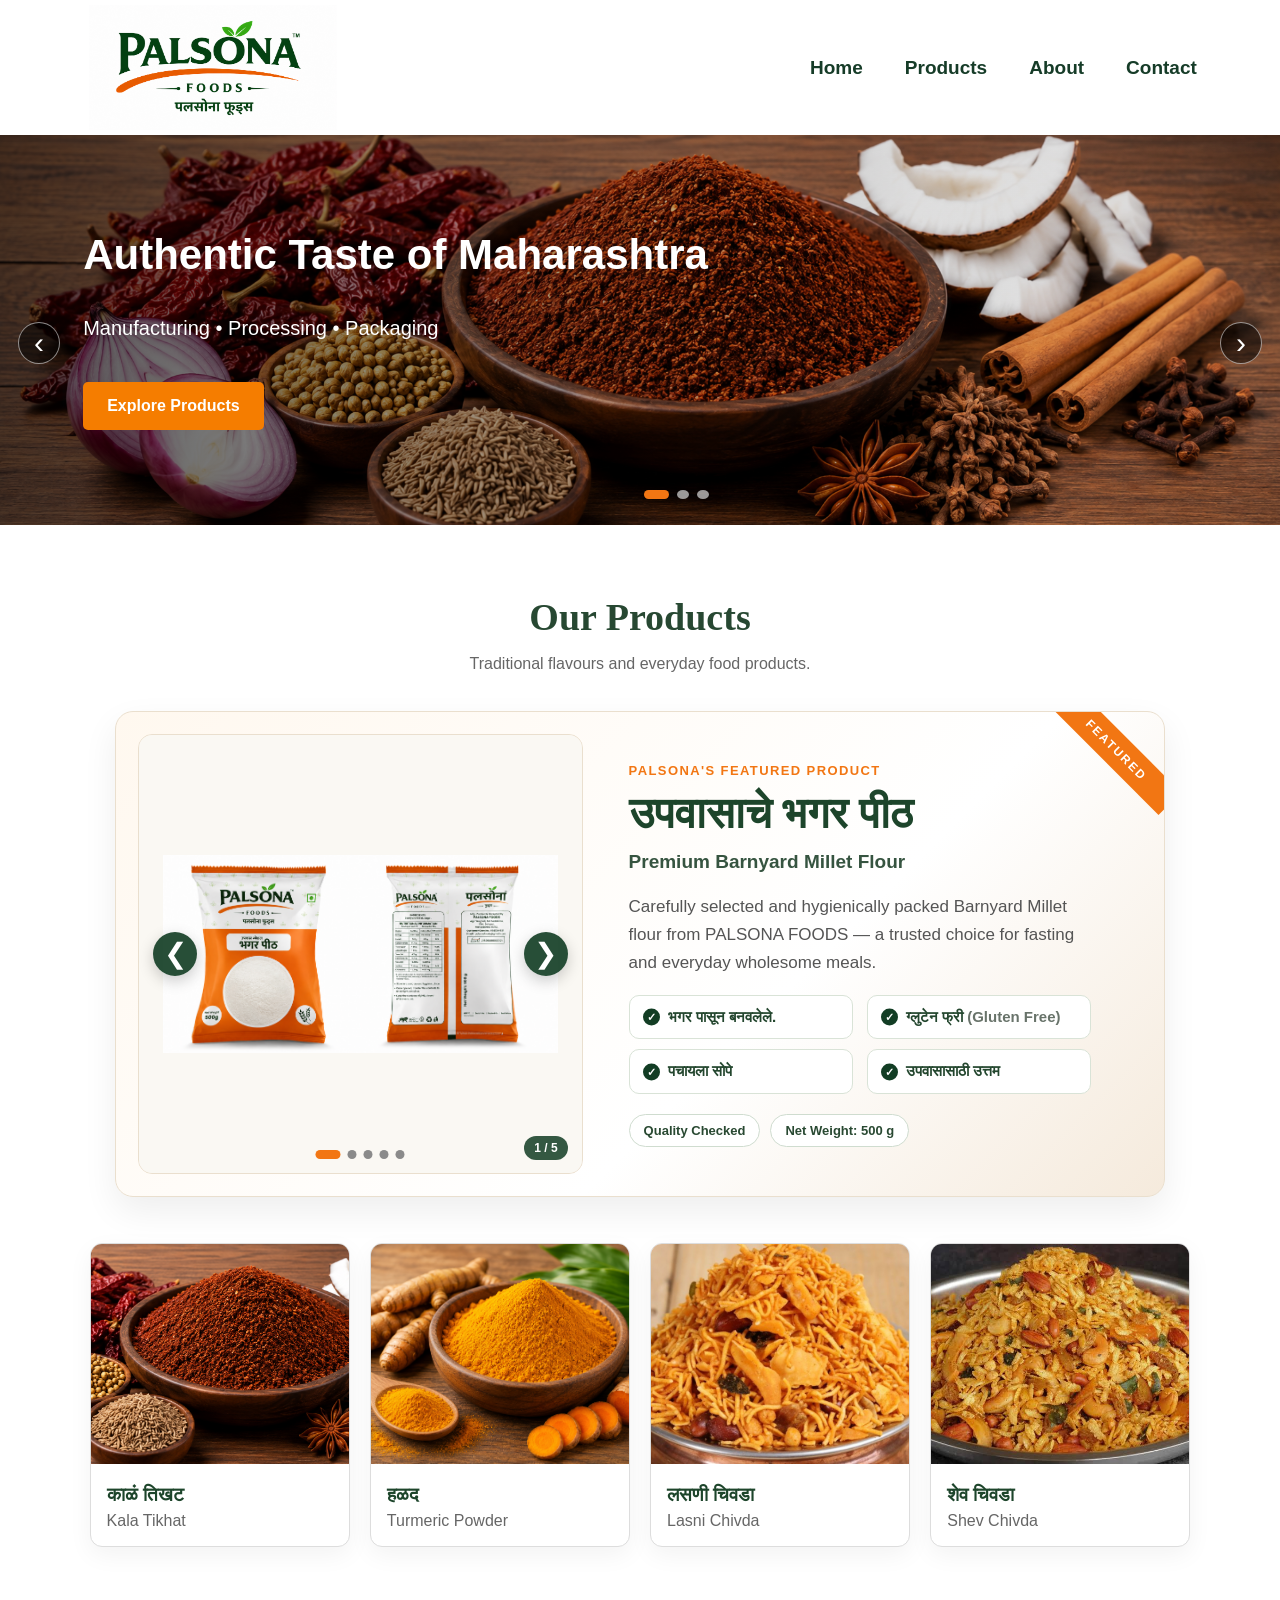
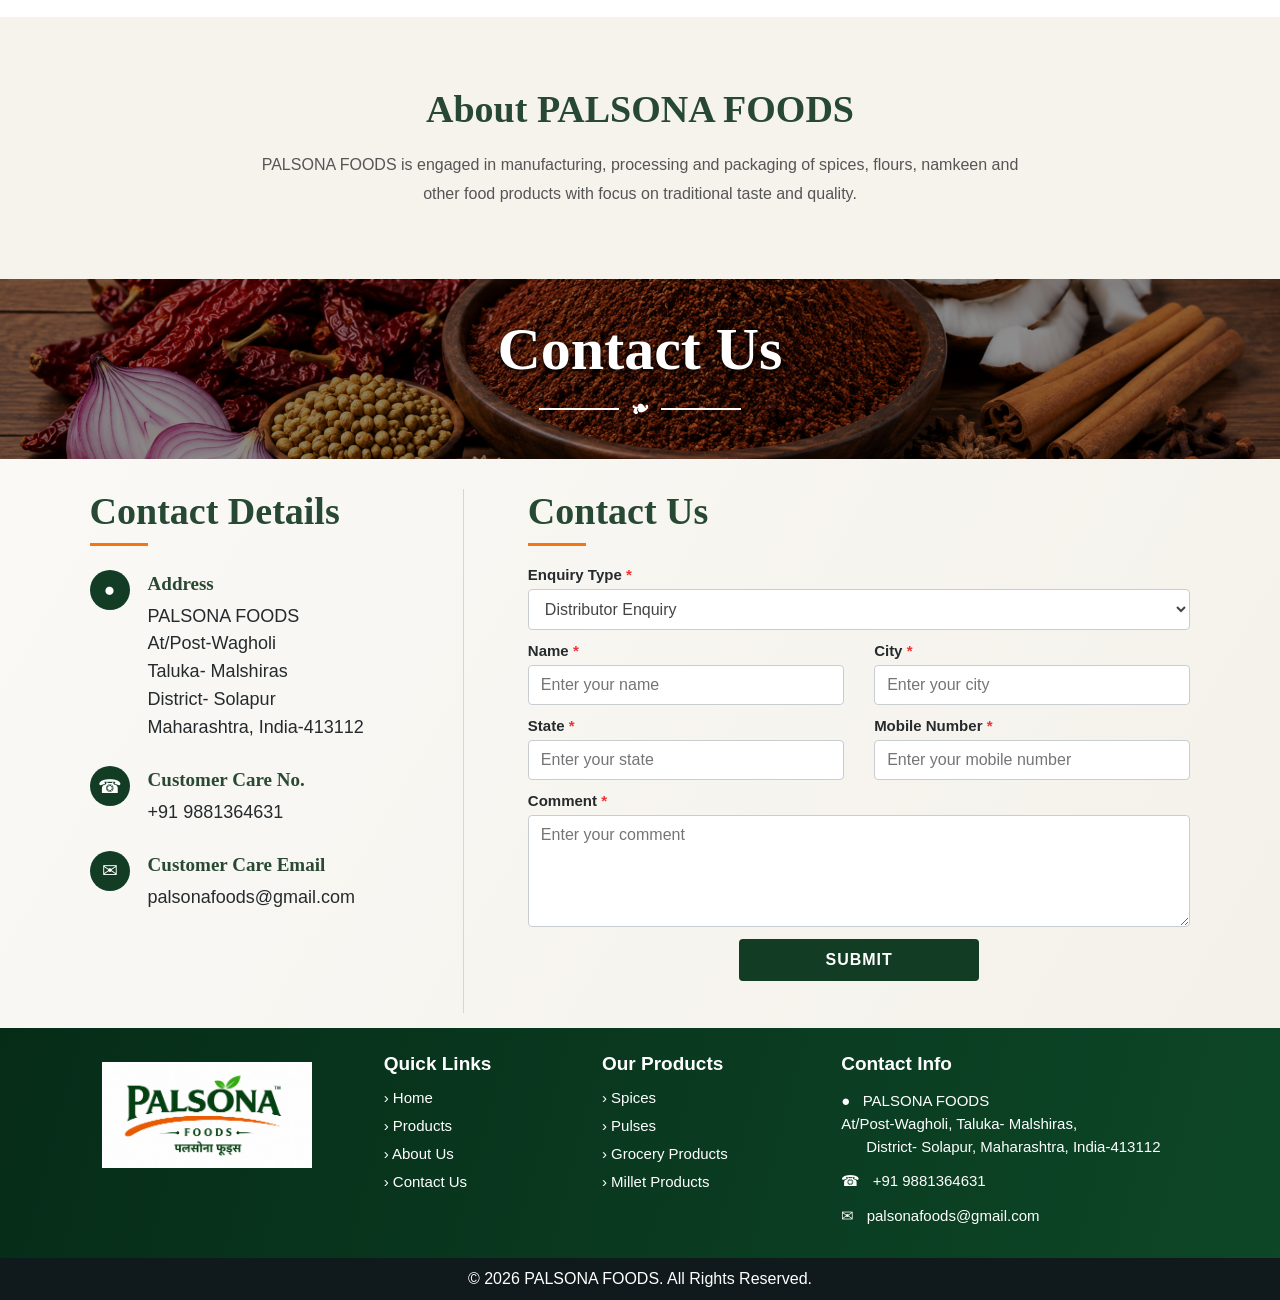
==== commit 0c9a4510: "Update 3" ====
--- a/index.html
+++ b/index.html
@@ -50,7 +50,7 @@
         <li>पचायला सोपे</li>
         <li>उपवासासाठी उत्तम</li>
       </ul>
-      <div class="featured-badges"><span>100% Quality Checked</span><span>Net Weight: 500 g</span></div>
+      <div class="featured-badges"><span>Quality Checked</span><span>Net Weight: 500 g</span></div>
     </div>
   </article>
 
@@ -97,7 +97,7 @@
     <div class="footer-brand"><img src="assets/palsona-logo.png" alt="PALSONA FOODS"></div>
     <div><h3>Quick Links</h3><a href="#home">› Home</a><a href="#products">› Products</a><a href="#about">› About Us</a><a href="#contact">› Contact Us</a></div>
     <div><h3>Our Products</h3><a href="#products">› Spices</a><a href="#products">› Pulses</a><a href="#products">› Grocery Products</a><a href="#products">› Millet Products</a></div>
-    <div><h3>Contact Info</h3><p>● &nbsp; At/Post-Wagholi, Taluka- Malshiras,<br>&nbsp;&nbsp;&nbsp;&nbsp;&nbsp; District- Solapur, Maharashtra, India-413112</p><p>☎ &nbsp; +91 9881364631</p><p>✉ &nbsp; palsonafoods@gmail.com</p></div>
+    <div><h3>Contact Info</h3><p>● &nbsp; PALSONA FOODS<br>At/Post-Wagholi, Taluka- Malshiras,<br>&nbsp;&nbsp;&nbsp;&nbsp;&nbsp; District- Solapur, Maharashtra, India-413112</p><p>☎ &nbsp; +91 9881364631</p><p>✉ &nbsp; palsonafoods@gmail.com</p></div>
   </div>
   <div class="copyright">© 2026 PALSONA FOODS. All Rights Reserved.</div>
 </footer>
--- a/styles.css
+++ b/styles.css
@@ -16,36 +16,38 @@
 @media(max-width:900px){.bhagar-slider{min-height:420px}.bhagar-highlights{grid-template-columns:1fr}}
 @media(max-width:650px){.bhagar-slider{min-height:390px}.bhagar-slide{padding:18px}.bhagar-slide img{max-height:360px}.bhagar-prev,.bhagar-next{display:grid;width:38px;height:38px;font-size:24px}.bhagar-highlights li{font-size:14px}.bhagar-slider-dots{bottom:11px}.bhagar-slide-count{bottom:10px;right:10px}}
 
-/* Mobile layout fix for the featured Bhagar Pith product */
+/* Mobile refinement: Featured Bhagar Pith product */
 @media (max-width: 650px) {
   .featured-product.bhagar-featured {
-    display: block;
-    width: calc(100% - 24px);
+    width: 100%;
     max-width: none;
-    margin: 24px 12px 34px;
-    padding: 14px;
-    overflow: visible;
+    margin: 24px 0 34px;
+    padding: 12px;
+    gap: 16px;
+    grid-template-columns: minmax(0, 1fr);
+    overflow: hidden;
   }
 
   .featured-product.bhagar-featured:after {
-    top: 16px;
-    right: -32px;
-    z-index: 7;
+    right: -34px;
+    top: 14px;
+    font-size: 10px;
+    letter-spacing: 1.4px;
+    padding: 8px 36px;
   }
 
   .bhagar-featured .bhagar-slider {
     width: 100%;
-    height: clamp(330px, 92vw, 430px);
-    min-height: 0;
-    margin: 0 0 20px;
-    overflow: hidden;
+    min-height: 430px;
+    height: 430px;
+    margin: 0;
     border-radius: 12px;
   }
 
   .bhagar-featured .bhagar-slide {
-    padding: 16px 42px 38px;
-    align-items: center;
-    justify-content: center;
+    width: 100%;
+    height: 100%;
+    padding: 8px 10px 28px;
   }
 
   .bhagar-featured .bhagar-slide img {
@@ -58,29 +60,20 @@
 
   .bhagar-featured .bhagar-prev,
   .bhagar-featured .bhagar-next {
-    display: grid;
     width: 36px;
     height: 36px;
+    font-size: 22px;
     top: 50%;
-    z-index: 8;
   }
 
-  .bhagar-featured .bhagar-prev { left: 7px; }
-  .bhagar-featured .bhagar-next { right: 7px; }
+  .bhagar-featured .bhagar-prev { left: 8px; }
+  .bhagar-featured .bhagar-next { right: 8px; }
 
   .bhagar-featured .bhagar-slider-dots {
     bottom: 9px;
+    max-width: 58%;
+    flex-wrap: nowrap;
     gap: 5px;
-    z-index: 9;
-  }
-
-  .bhagar-featured .bhagar-slider-dot {
-    width: 7px;
-    height: 7px;
-  }
-
-  .bhagar-featured .bhagar-slider-dot.active {
-    width: 20px;
   }
 
   .bhagar-featured .bhagar-slide-count {
@@ -88,52 +81,38 @@
     bottom: 8px;
     font-size: 11px;
     padding: 4px 8px;
-    z-index: 9;
   }
 
   .bhagar-featured .featured-copy {
     width: 100%;
-    padding: 2px 2px 4px;
-  }
-
-  .bhagar-featured .featured-label {
-    font-size: 11px;
-    letter-spacing: 1px;
+    min-width: 0;
+    padding: 2px 6px 8px;
   }
 
   .bhagar-featured .featured-copy h3 {
-    font-size: 32px;
+    font-size: clamp(30px, 9vw, 38px);
     line-height: 1.18;
-    margin-top: 5px;
-  }
-
-  .bhagar-featured .featured-copy .featured-english {
-    font-size: 17px;
-    margin-bottom: 10px;
+    overflow-wrap: anywhere;
   }
 
   .bhagar-featured .featured-copy p {
-    font-size: 15px;
-    line-height: 1.55;
+    overflow-wrap: anywhere;
   }
 
   .bhagar-featured .bhagar-highlights {
-    display: grid;
-    grid-template-columns: 1fr;
+    width: 100%;
+    grid-template-columns: minmax(0, 1fr);
     gap: 9px;
-    width: 100%;
-    margin: 16px 0;
   }
 
   .bhagar-featured .bhagar-highlights li {
     width: 100%;
-    font-size: 14px;
-    padding: 10px 12px 10px 36px;
+    min-width: 0;
+    padding-right: 12px;
+    overflow-wrap: anywhere;
   }
 
   .bhagar-featured .featured-badges {
-    display: grid;
-    grid-template-columns: 1fr;
     width: 100%;
   }
 
@@ -144,10 +123,7 @@
 }
 
 @media (max-width: 380px) {
-  .bhagar-featured .bhagar-slider {
-    height: 330px;
-  }
-  .bhagar-featured .featured-copy h3 {
-    font-size: 29px;
-  }
+  .featured-product.bhagar-featured { padding: 10px; }
+  .bhagar-featured .bhagar-slider { min-height: 390px; height: 390px; }
+  .bhagar-featured .featured-copy h3 { font-size: 29px; }
 }
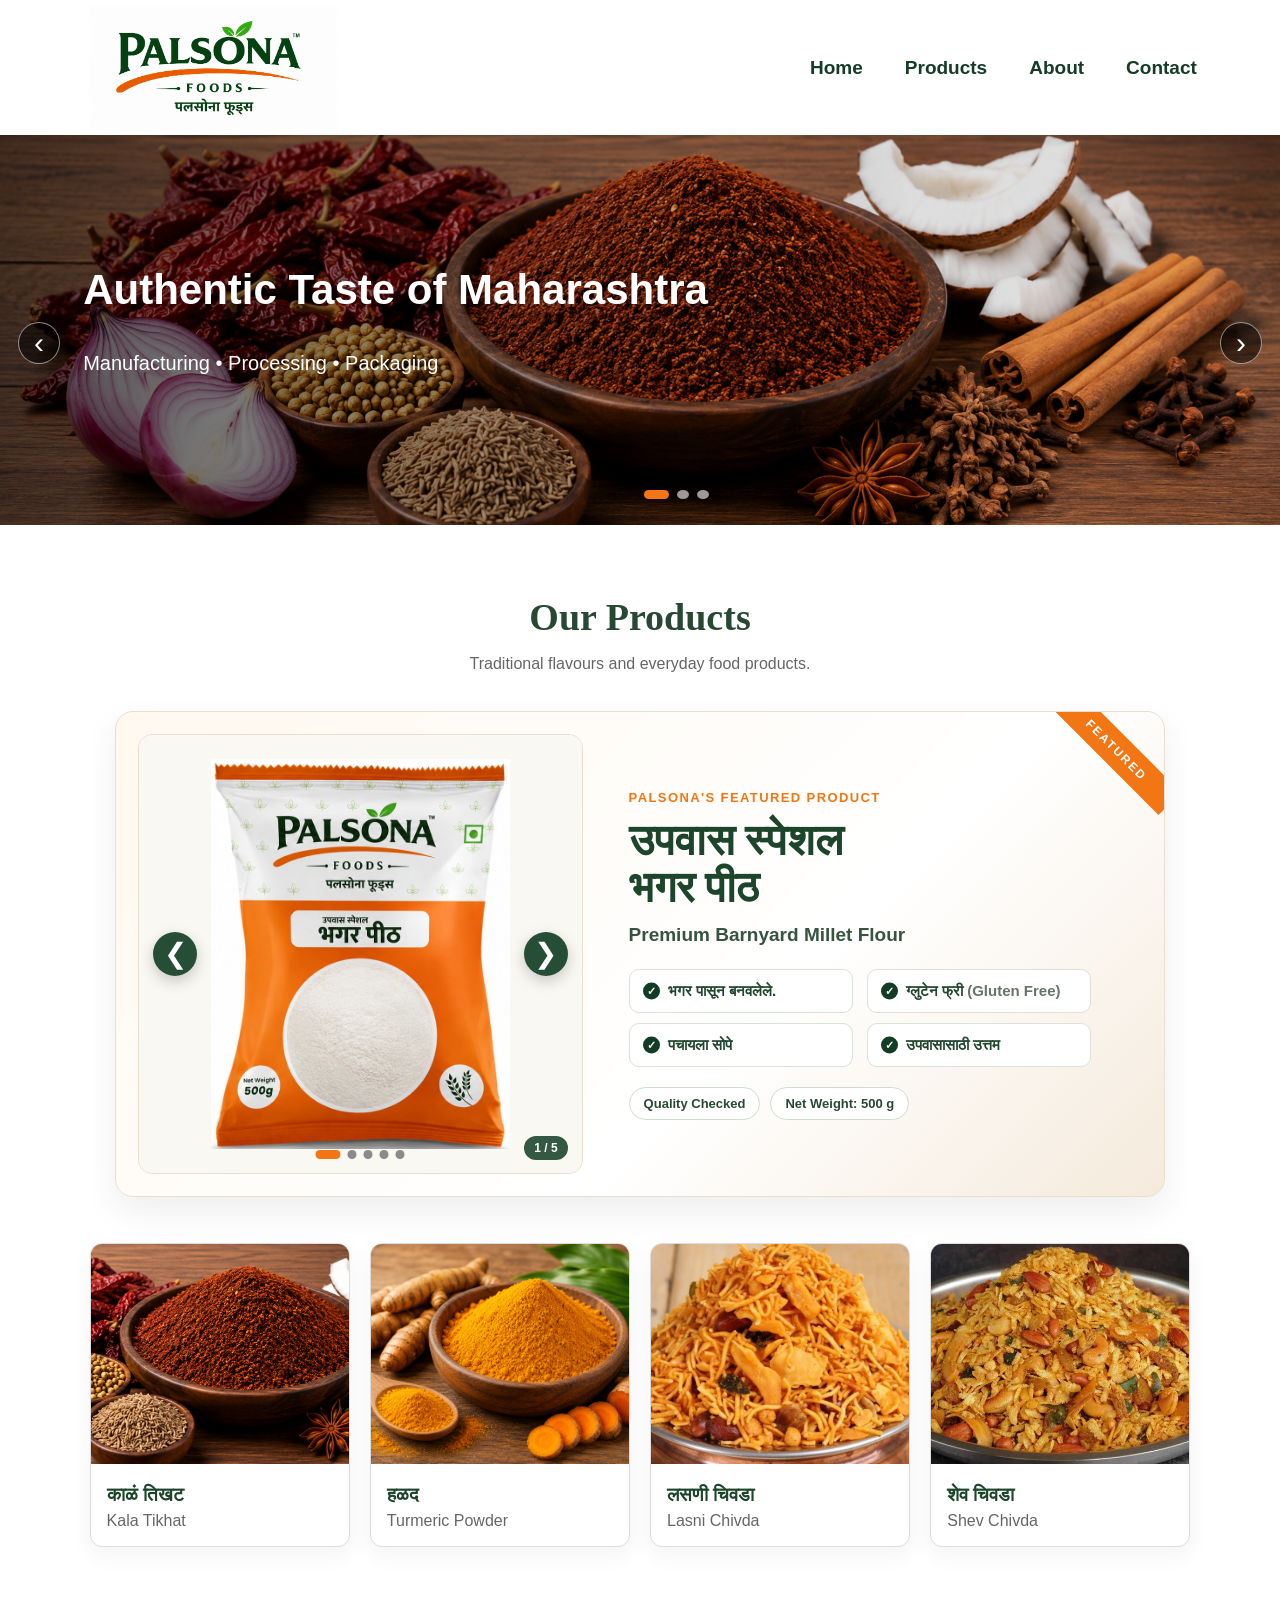
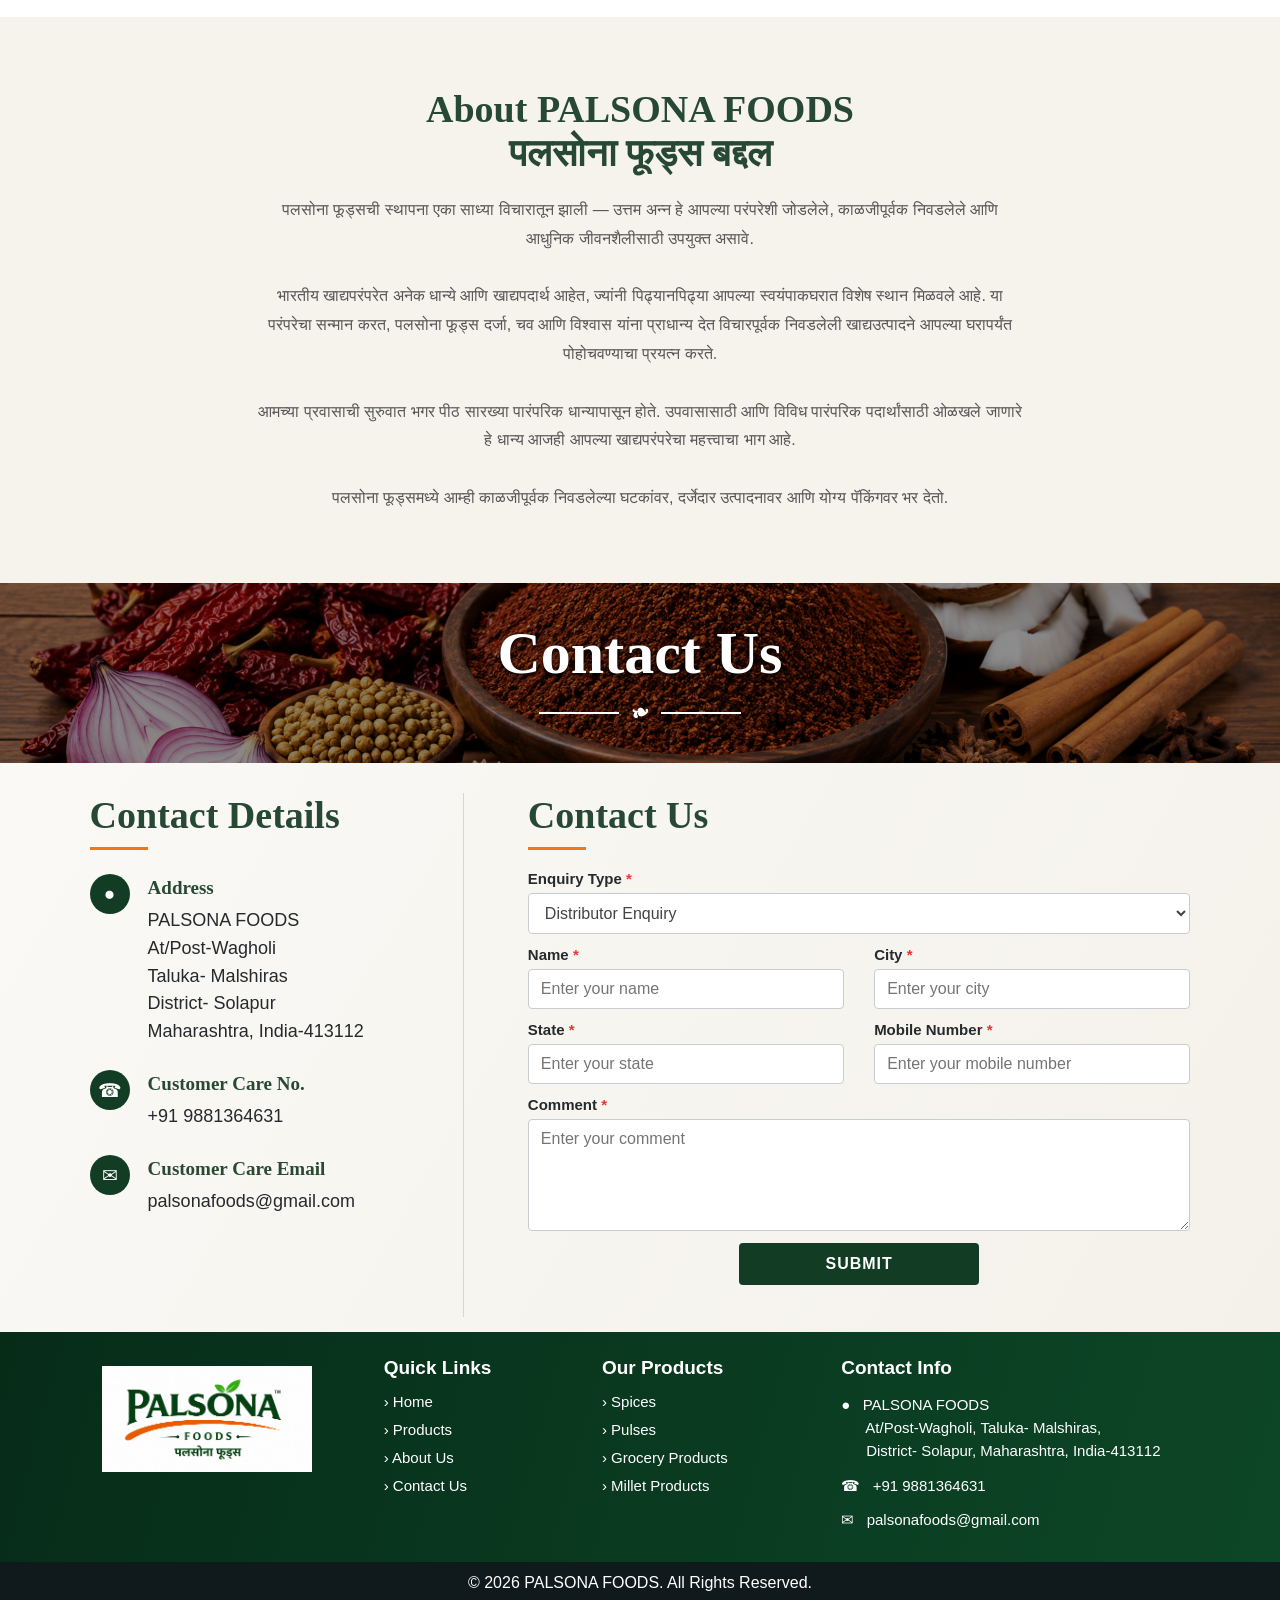
==== commit 1d1d6875: "Update 3" ====
--- a/index.html
+++ b/index.html
@@ -18,9 +18,9 @@
 
 <main id="home">
 <section class="hero">
-  <div class="slide" style="background-image:url('assets/kala-tikhat.jpg')"><div class="overlay"><h1>Authentic Taste of Maharashtra</h1><p>Manufacturing • Processing • Packaging</p><a href="#products">Explore Products</a></div></div>
-  <div class="slide" style="background-image:url('assets/turmeric.jpg')"><div class="overlay"><h1>Pure Ingredients.<br>Trusted Quality.</h1><p>Carefully selected and hygienically packed.</p><a href="#products">Explore Products</a></div></div>
-  <div class="slide" style="background-image:url('assets/lasni-chivda.jpg')"><div class="overlay"><h1>Traditional Taste.<br>Everyday Joy.</h1><p>Discover PALSONA favourites for every kitchen.</p><a href="#products">Explore Products</a></div></div>
+  <div class="slide" style="background-image:url('assets/kala-tikhat.jpg')"><div class="overlay"><h1>Authentic Taste of Maharashtra</h1><p>Manufacturing • Processing • Packaging</p></div></div>
+  <div class="slide" style="background-image:url('assets/turmeric.jpg')"><div class="overlay"><h1>Pure Ingredients.<br>Trusted Quality.</h1><p>Carefully selected and hygienically packed.</div></div>
+  <div class="slide" style="background-image:url('assets/lasni-chivda.jpg')"><div class="overlay"><h1>Traditional Taste.<br>Everyday Joy.</h1><p>Discover PALSONA favourites for every kitchen</div></div>
   <button class="prev" aria-label="Previous slide">‹</button><button class="next" aria-label="Next slide">›</button><div class="dots"></div>
 </section>
 
@@ -29,11 +29,11 @@
 
   <article class="featured-product bhagar-featured">
     <div class="bhagar-slider" aria-label="Bhagar Pith product image slideshow">
-      <div class="bhagar-slide active"><img src="assets/bhagarpith/bhagar-pith-package.png" alt="PALSONA उपवासाचे भगर पीठ product pack"></div>
-      <div class="bhagar-slide"><img src="assets/bhagarpith/bhagar-pith-front.jpg" alt="PALSONA Bhagar Pith front pack"></div>
+      <div class="bhagar-slide active"><img src="assets/bhagarpith/bhagar-pith-front.jpg" alt="PALSONA Bhagar Pith front pack"></div>
       <div class="bhagar-slide"><img src="assets/bhagarpith/bhagar-pith-back.jpg" alt="PALSONA Bhagar Pith back pack and product information"></div>
       <div class="bhagar-slide"><img src="assets/bhagarpith/bhagar-pith-detailed.png" alt="PALSONA Bhagar Pith detailed product presentation"></div>
       <div class="bhagar-slide"><img src="assets/bhagarpith/bhagar-pith-nutritional-info.jpg" alt="Bhagar Pith nutritional information"></div>
+      <div class="bhagar-slide"><img src="assets/bhagarpith/bhagar-pith-package.png" alt="PALSONA उपवासाचे भगर पीठ product pack"></div>
       <button class="bhagar-prev" type="button" aria-label="Previous Bhagar Pith image">&#10094;</button>
       <button class="bhagar-next" type="button" aria-label="Next Bhagar Pith image">&#10095;</button>
       <div class="bhagar-slider-dots" aria-label="Bhagar Pith image navigation"></div>
@@ -41,9 +41,9 @@
     </div>
     <div class="featured-copy">
       <span class="featured-label">PALSONA'S FEATURED PRODUCT</span>
-      <h3>उपवासाचे भगर पीठ</h3>
+      <h3>उपवास स्पेशल<br>भगर पीठ</h3>
       <p class="featured-english">Premium Barnyard Millet Flour</p>
-      <p>Carefully selected and hygienically packed Barnyard Millet flour from PALSONA FOODS — a trusted choice for fasting and everyday wholesome meals.</p>
+      <!--<p>Carefully selected and hygienically packed Barnyard Millet flour from PALSONA FOODS — a trusted choice for fasting and everyday wholesome meals.</p>-->
       <ul class="bhagar-highlights" aria-label="Bhagar Pith product highlights">
         <li>भगर पासून बनवलेले.</li>
         <li>ग्लुटेन फ्री <span>(Gluten Free)</span></li>
@@ -63,8 +63,14 @@
 </section>
 
 <section id="about" class="about-section">
-  <div class="section-title"><h2>About PALSONA FOODS</h2></div>
-  <p>PALSONA FOODS is engaged in manufacturing, processing and packaging of spices, flours, namkeen and other food products with focus on traditional taste and quality.</p>
+  <div class="section-title"><h2>About PALSONA FOODS<br>पलसोना फूड्स बद्दल</h2></div>
+  <p>पलसोना फूड्सची स्थापना एका साध्या विचारातून झाली — उत्तम अन्न हे आपल्या परंपरेशी जोडलेले, काळजीपूर्वक निवडलेले आणि आधुनिक जीवनशैलीसाठी उपयुक्त असावे.
+
+    <br><br>भारतीय खाद्यपरंपरेत अनेक धान्ये आणि खाद्यपदार्थ आहेत, ज्यांनी पिढ्यानपिढ्या आपल्या स्वयंपाकघरात विशेष स्थान मिळवले आहे. या परंपरेचा सन्मान करत, पलसोना फूड्स दर्जा, चव आणि विश्वास यांना प्राधान्य देत विचारपूर्वक निवडलेली खाद्यउत्पादने आपल्या घरापर्यंत पोहोचवण्याचा प्रयत्न करते.
+
+    <br><br>आमच्या प्रवासाची सुरुवात भगर पीठ सारख्या पारंपरिक धान्यापासून होते. उपवासासाठी आणि विविध पारंपरिक पदार्थांसाठी ओळखले जाणारे हे धान्य आजही आपल्या खाद्यपरंपरेचा महत्त्वाचा भाग आहे.
+
+    <br><br>पलसोना फूड्समध्ये आम्ही काळजीपूर्वक निवडलेल्या घटकांवर, दर्जेदार उत्पादनावर आणि योग्य पॅकिंगवर भर देतो.</p>
 </section>
 
 <section id="contact" class="contact-page">
@@ -97,7 +103,8 @@
     <div class="footer-brand"><img src="assets/palsona-logo.png" alt="PALSONA FOODS"></div>
     <div><h3>Quick Links</h3><a href="#home">› Home</a><a href="#products">› Products</a><a href="#about">› About Us</a><a href="#contact">› Contact Us</a></div>
     <div><h3>Our Products</h3><a href="#products">› Spices</a><a href="#products">› Pulses</a><a href="#products">› Grocery Products</a><a href="#products">› Millet Products</a></div>
-    <div><h3>Contact Info</h3><p>● &nbsp; PALSONA FOODS<br>At/Post-Wagholi, Taluka- Malshiras,<br>&nbsp;&nbsp;&nbsp;&nbsp;&nbsp; District- Solapur, Maharashtra, India-413112</p><p>☎ &nbsp; +91 9881364631</p><p>✉ &nbsp; palsonafoods@gmail.com</p></div>
+    <div><h3>Contact Info</h3><p>● &nbsp; PALSONA FOODS<br>&nbsp;&nbsp;&nbsp;&nbsp;&nbsp; At/Post-Wagholi, Taluka- Malshiras,<br>&nbsp;&nbsp;&nbsp;&nbsp;&nbsp; District- Solapur, Maharashtra, India-413112</p><p>☎ &nbsp; +91 9881364631</p><p>✉ &nbsp; palsonafoods@gmail.com</p></div>
+  </div>
   </div>
   <div class="copyright">© 2026 PALSONA FOODS. All Rights Reserved.</div>
 </footer>
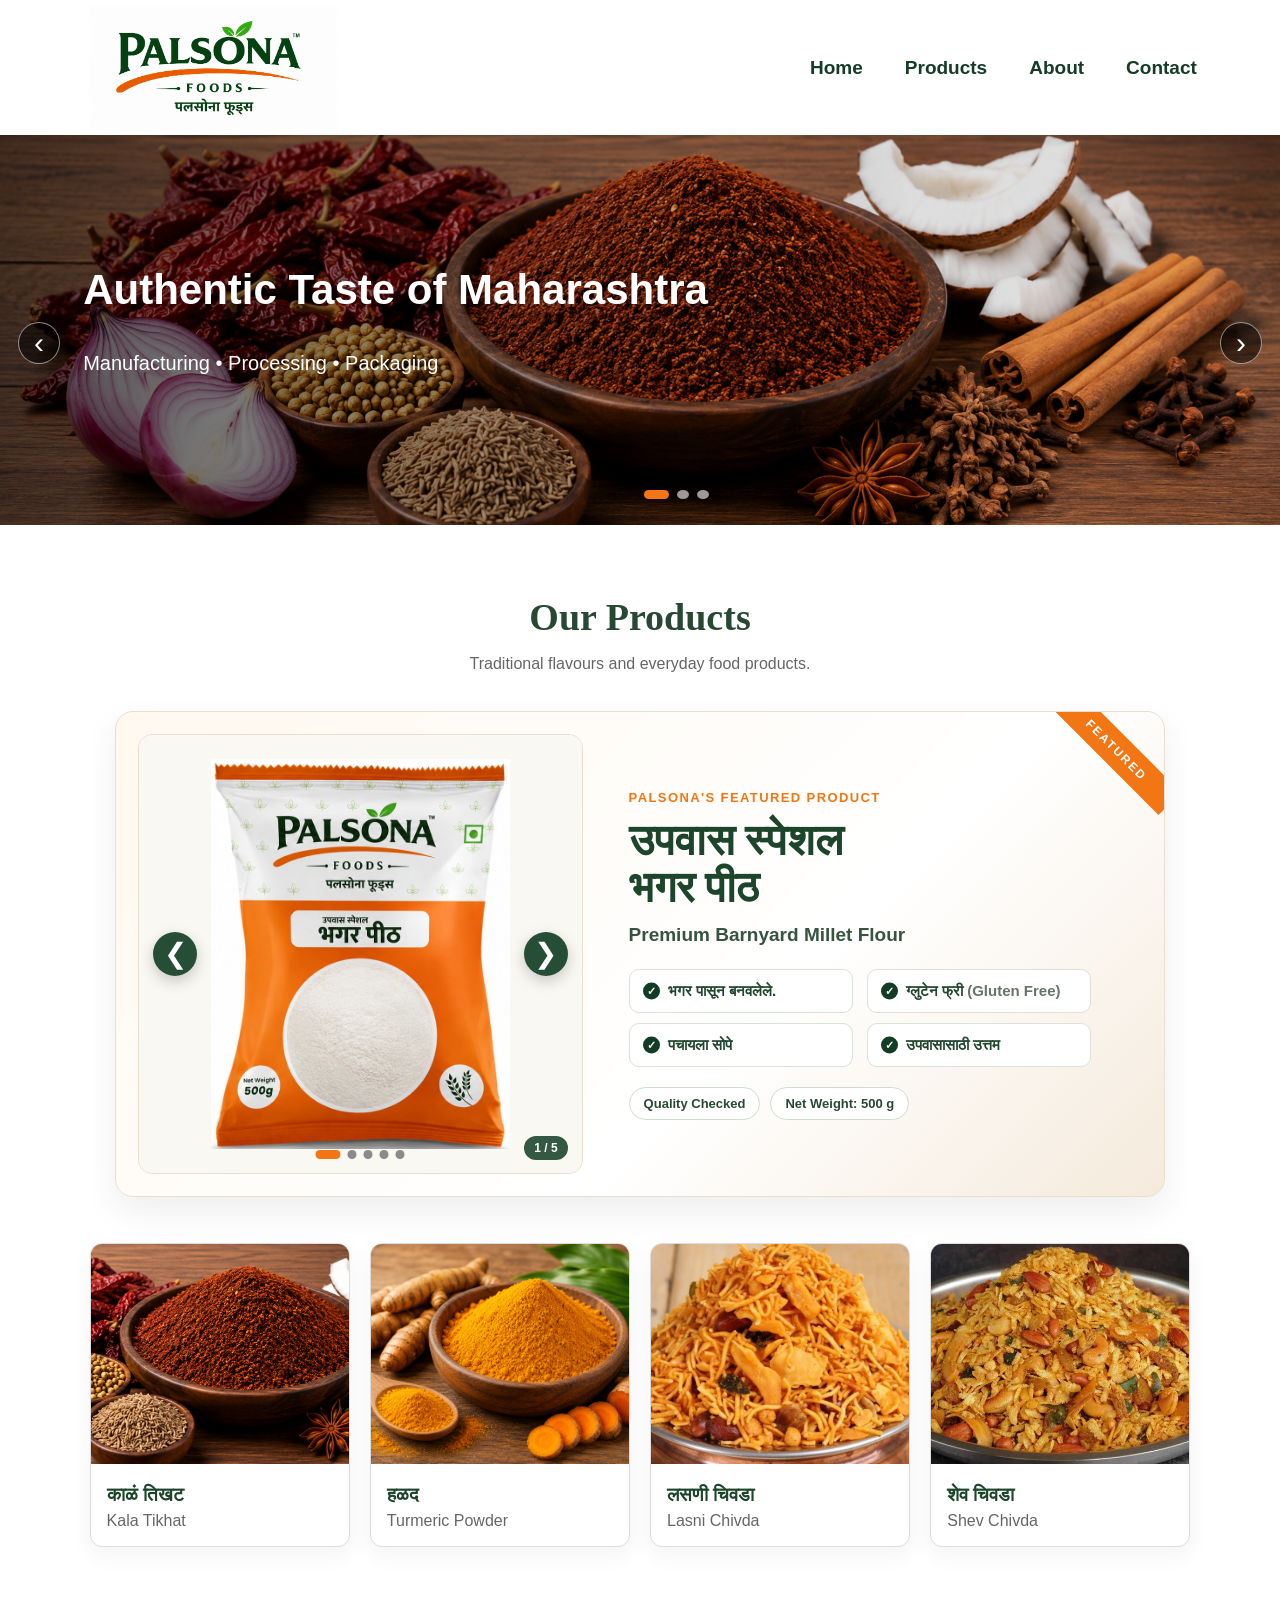
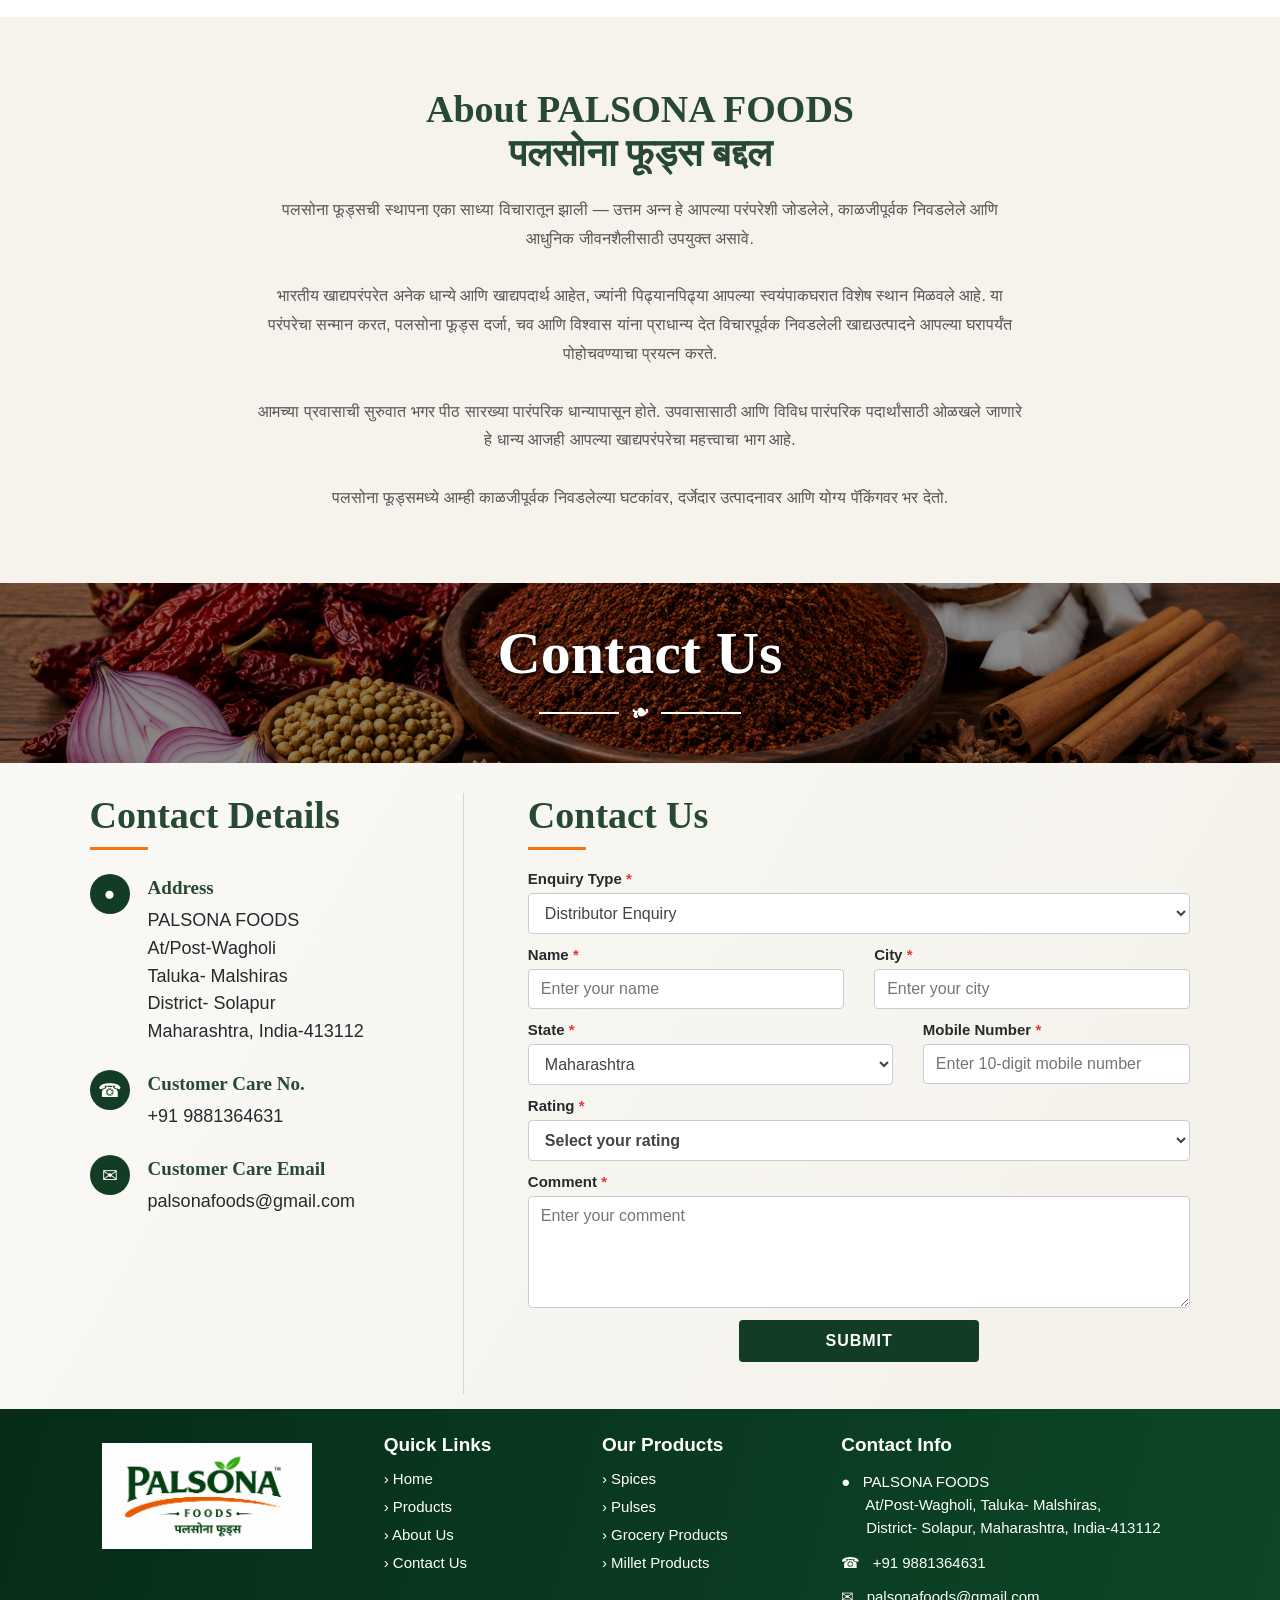
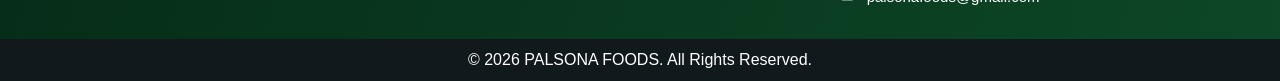
==== commit a63a3551: "Update 3" ====
--- a/index.html
+++ b/index.html
@@ -86,11 +86,62 @@
     </aside>
     <section class="contact-form-wrap">
       <h2>Contact Us</h2><div class="orange-line"></div>
-      <form id="form">
-        <div class="formgroup"><label for="enquiry">Enquiry Type <em>*</em></label><select id="enquiry" name="enquiryType" required><option>Distributor Enquiry</option><option>Customer Feedback</option></select></div>
-        <div class="two"><div class="formgroup"><label for="name">Name <em>*</em></label><input id="name" name="name" placeholder="Enter your name" required></div><div class="formgroup"><label for="city">City <em>*</em></label><input id="city" name="city" placeholder="Enter your city" required></div></div>
-        <div class="two"><div class="formgroup"><label for="state">State <em>*</em></label><input id="state" name="state" placeholder="Enter your state" required></div><div class="formgroup"><label for="mobile">Mobile Number <em>*</em></label><input id="mobile" name="mobile" type="tel" inputmode="numeric" placeholder="Enter your mobile number" required></div></div>
-        <div class="formgroup"><label for="comment">Comment <em>*</em></label><textarea id="comment" name="comment" rows="5" placeholder="Enter your comment" required></textarea></div>
+      <form id="form" action="https://formsubmit.co/palsonafoods@gmail.com" method="POST">
+        <input type="hidden" name="_subject" id="email-subject" value="WEBSITE_ENQUIRY">
+        <input type="hidden" name="_captcha" value="false">
+        <input type="hidden" name="_template" value="table">
+        <div class="formgroup"><label for="enquiry">Enquiry Type <em>*</em></label><select id="enquiry" name="Enquiry Type" required><option>Distributor Enquiry</option><option>Customer Feedback</option></select></div>
+        <div class="two"><div class="formgroup"><label for="name">Name <em>*</em></label><input id="name" name="Name" placeholder="Enter your name" required></div><div class="formgroup"><label for="city">City <em>*</em></label><input id="city" name="City" placeholder="Enter your city" required></div></div>
+        <div class="two"><div class="formgroup"><label for="state">State <em>*</em></label><select id="state" name="State" required>
+<option value="Andhra Pradesh">Andhra Pradesh</option>
+<option value="Arunachal Pradesh">Arunachal Pradesh</option>
+<option value="Assam">Assam</option>
+<option value="Bihar">Bihar</option>
+<option value="Chhattisgarh">Chhattisgarh</option>
+<option value="Goa">Goa</option>
+<option value="Gujarat">Gujarat</option>
+<option value="Haryana">Haryana</option>
+<option value="Himachal Pradesh">Himachal Pradesh</option>
+<option value="Jharkhand">Jharkhand</option>
+<option value="Karnataka">Karnataka</option>
+<option value="Kerala">Kerala</option>
+<option value="Madhya Pradesh">Madhya Pradesh</option>
+<option value="Maharashtra" selected>Maharashtra</option>
+<option value="Manipur">Manipur</option>
+<option value="Meghalaya">Meghalaya</option>
+<option value="Mizoram">Mizoram</option>
+<option value="Nagaland">Nagaland</option>
+<option value="Odisha">Odisha</option>
+<option value="Punjab">Punjab</option>
+<option value="Rajasthan">Rajasthan</option>
+<option value="Sikkim">Sikkim</option>
+<option value="Tamil Nadu">Tamil Nadu</option>
+<option value="Telangana">Telangana</option>
+<option value="Tripura">Tripura</option>
+<option value="Uttar Pradesh">Uttar Pradesh</option>
+<option value="Uttarakhand">Uttarakhand</option>
+<option value="West Bengal">West Bengal</option>
+<option value="Andaman and Nicobar Islands">Andaman and Nicobar Islands</option>
+<option value="Chandigarh">Chandigarh</option>
+<option value="Dadra and Nagar Haveli and Daman and Diu">Dadra and Nagar Haveli and Daman and Diu</option>
+<option value="Delhi">Delhi</option>
+<option value="Jammu and Kashmir">Jammu and Kashmir</option>
+<option value="Ladakh">Ladakh</option>
+<option value="Lakshadweep">Lakshadweep</option>
+<option value="Puducherry">Puducherry</option>
+</select></div><div class="formgroup"><label for="mobile">Mobile Number <em>*</em></label><input id="mobile" name="Mobile Number" type="tel" inputmode="numeric" pattern="[0-9]{10}" minlength="10" maxlength="10" title="Please enter a valid 10-digit mobile number" placeholder="Enter 10-digit mobile number" required></div></div>
+        <div class="formgroup"><label for="rating">Rating <em>*</em></label>
+          <select id="rating" name="Rating" class="rating-select" required>
+            <option value="" selected disabled>Select your rating</option>
+            <option value="1 - Very Poor" class="rating-1">1 - Very Poor</option>
+            <option value="2 - Poor" class="rating-2">2 - Poor</option>
+            <option value="3 - Average" class="rating-3">3 - Average</option>
+            <option value="4 - Good" class="rating-4">4 - Good</option>
+            <option value="5 - Excellent" class="rating-5">5 - Excellent</option>
+          </select>
+        </div>
+
+        <div class="formgroup"><label for="comment">Comment <em>*</em></label><textarea id="comment" name="Comment" rows="5" placeholder="Enter your comment" required></textarea></div>
         <button type="submit">SUBMIT</button><p id="note" aria-live="polite"></p>
       </form>
     </section>
--- a/styles.css
+++ b/styles.css
@@ -127,3 +127,23 @@
   .bhagar-featured .bhagar-slider { min-height: 390px; height: 390px; }
   .bhagar-featured .featured-copy h3 { font-size: 29px; }
 }
+
+
+/* Contact form: mobile number and rating enhancements */
+#mobile:invalid:not(:placeholder-shown) {
+  border-color: #c0392b;
+}
+.rating-select {
+  font-weight: 700;
+  cursor: pointer;
+}
+.rating-select.rating-1-selected { border-color: #c0392b; color: #c0392b; }
+.rating-select.rating-2-selected { border-color: #e67e22; color: #e67e22; }
+.rating-select.rating-3-selected { border-color: #b8860b; color: #b8860b; }
+.rating-select.rating-4-selected { border-color: #5a8f1b; color: #5a8f1b; }
+.rating-select.rating-5-selected { border-color: #1b7f3a; color: #1b7f3a; }
+.rating-select option.rating-1 { color: #c0392b; background: #fdecea; }
+.rating-select option.rating-2 { color: #e67e22; background: #fff3e6; }
+.rating-select option.rating-3 { color: #b8860b; background: #fff9db; }
+.rating-select option.rating-4 { color: #5a8f1b; background: #f0f8e8; }
+.rating-select option.rating-5 { color: #1b7f3a; background: #e8f6ee; }
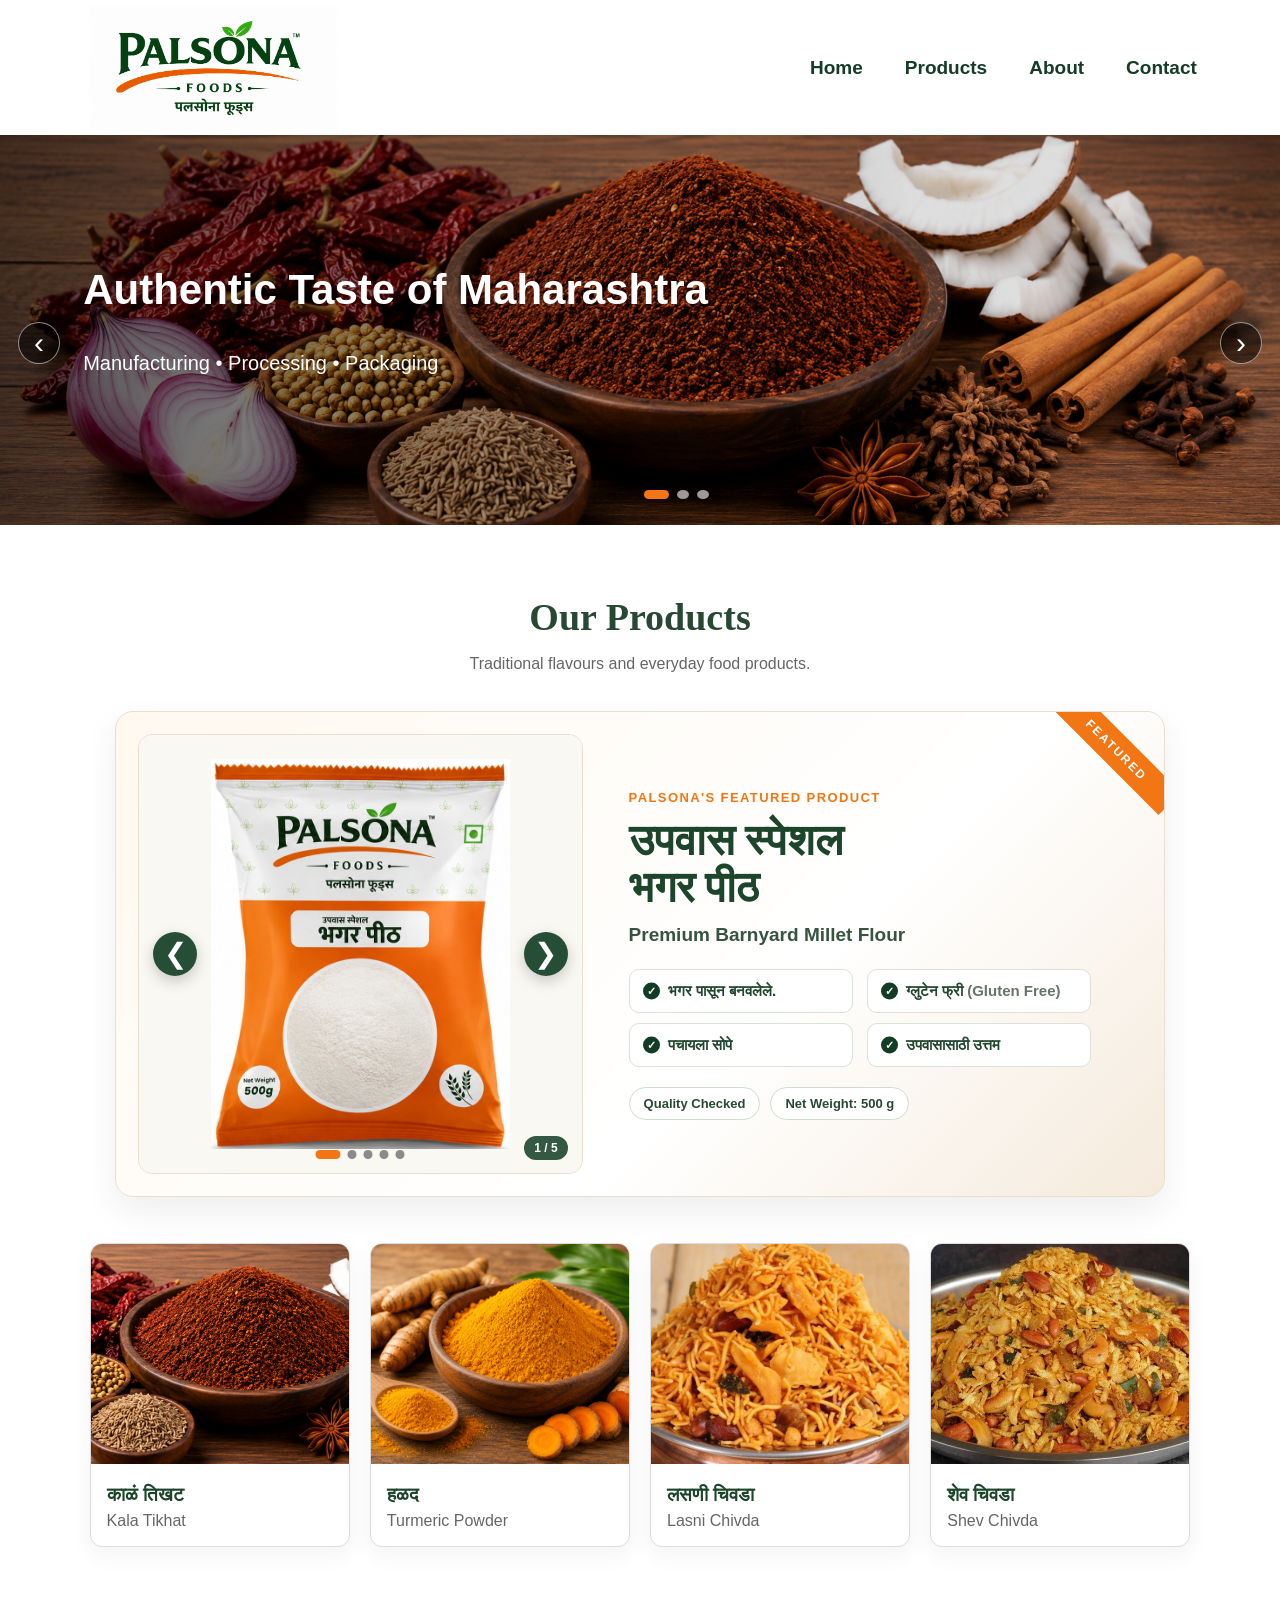
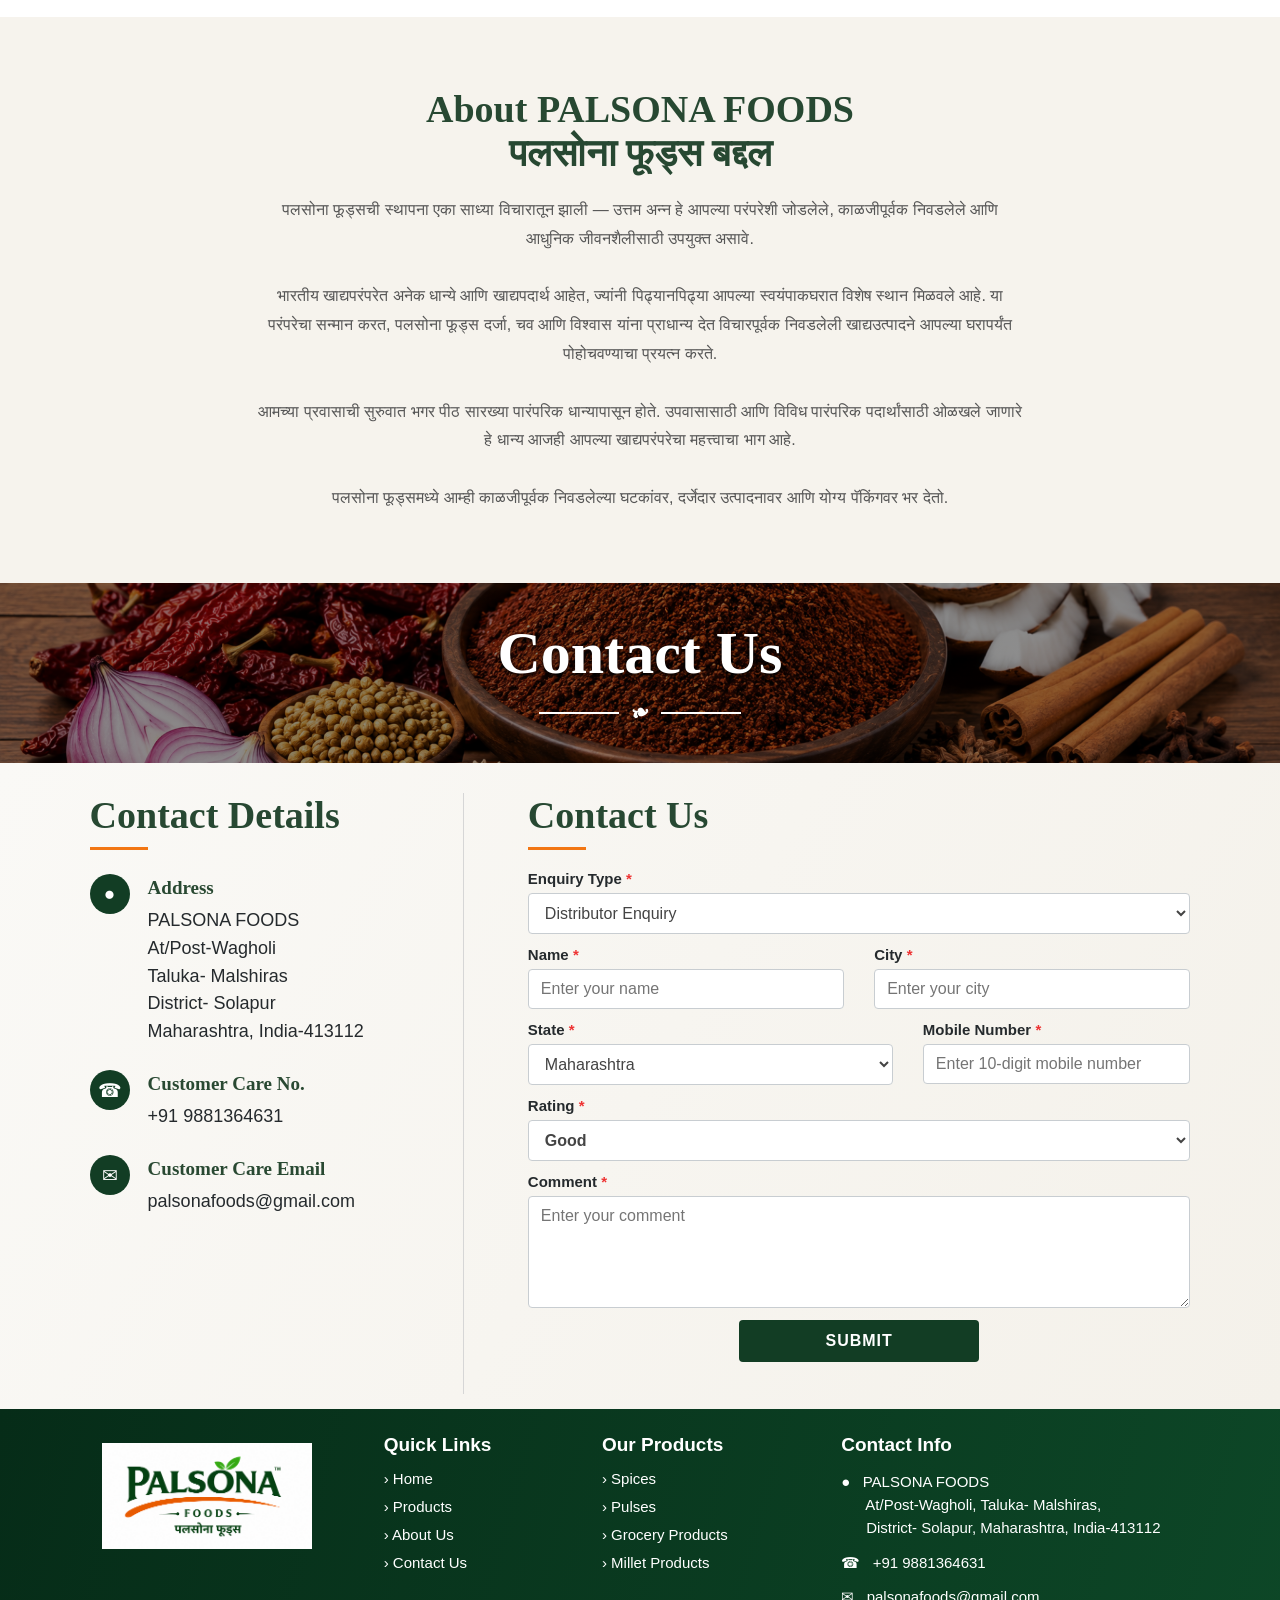
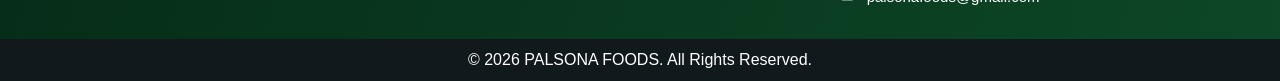
==== commit b9133601: "Update 3" ====
--- a/index.html
+++ b/index.html
@@ -132,12 +132,9 @@
 </select></div><div class="formgroup"><label for="mobile">Mobile Number <em>*</em></label><input id="mobile" name="Mobile Number" type="tel" inputmode="numeric" pattern="[0-9]{10}" minlength="10" maxlength="10" title="Please enter a valid 10-digit mobile number" placeholder="Enter 10-digit mobile number" required></div></div>
         <div class="formgroup"><label for="rating">Rating <em>*</em></label>
           <select id="rating" name="Rating" class="rating-select" required>
-            <option value="" selected disabled>Select your rating</option>
-            <option value="1 - Very Poor" class="rating-1">1 - Very Poor</option>
-            <option value="2 - Poor" class="rating-2">2 - Poor</option>
-            <option value="3 - Average" class="rating-3">3 - Average</option>
-            <option value="4 - Good" class="rating-4">4 - Good</option>
-            <option value="5 - Excellent" class="rating-5">5 - Excellent</option>
+            <option value="Good" class="rating-4">Good</option>
+            <option value="Bad" class="rating-5">Bad</option>
+            <option value="Average" class="rating-3">Average</option>
           </select>
         </div>
 
